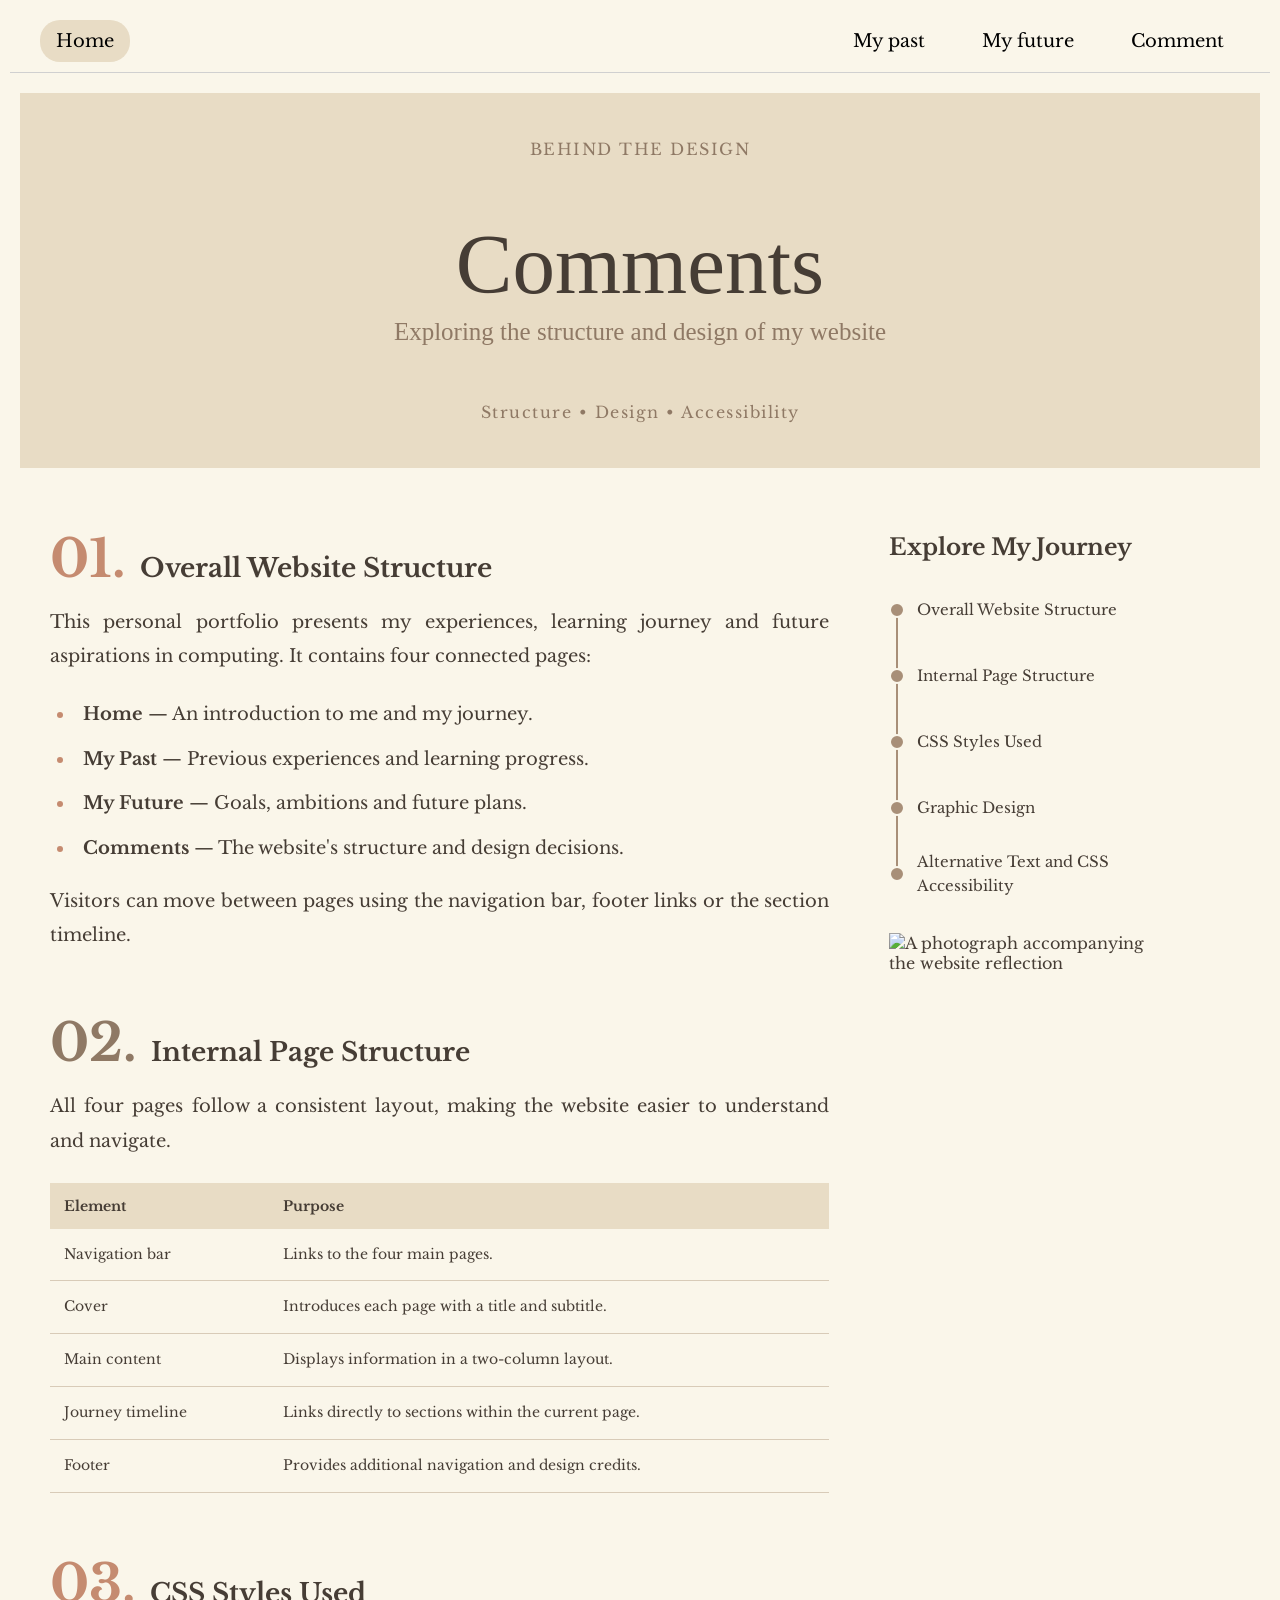
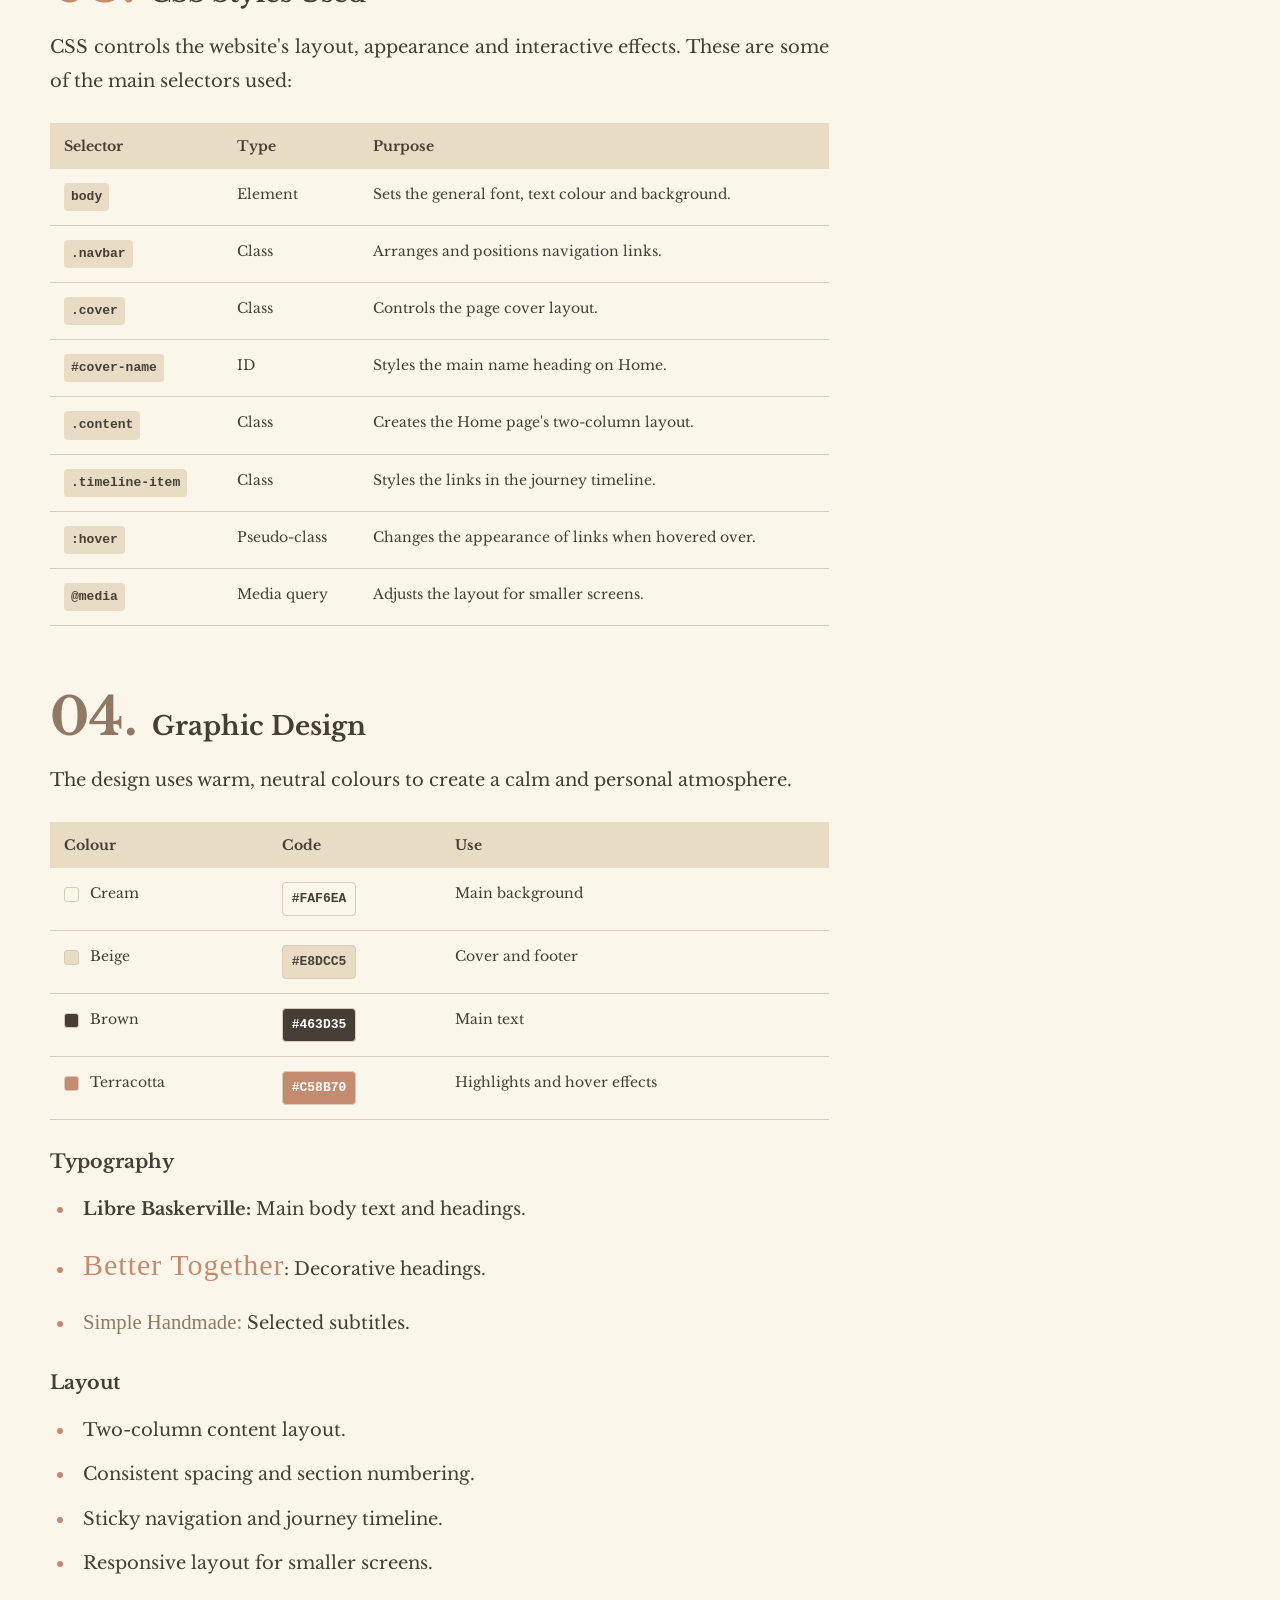
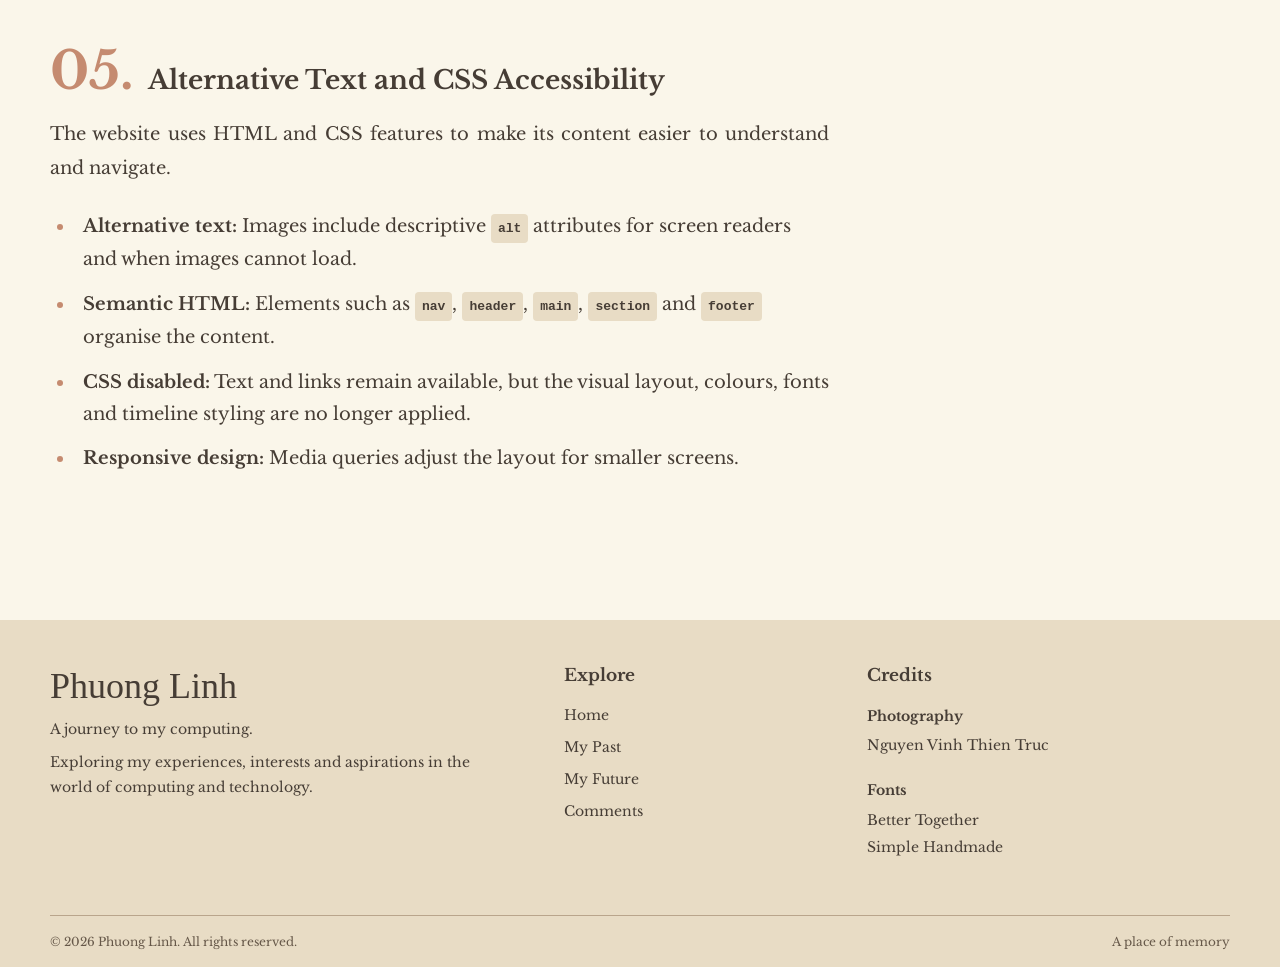
==== comments.html @ 2fda26ba "Add files via upload" ====
<!DOCTYPE html>
<html lang="en">
<head>
  <meta charset="UTF-8">
  <meta name="viewport" content="width=device-width, initial-scale=1.0">
  <title>Linh's Journey | Comments</title>
  <link rel="stylesheet" href="websystems.css">
  <link rel="preconnect" href="https://fonts.googleapis.com">
  <link rel="preconnect" href="https://fonts.gstatic.com" crossorigin>
  <link href="https://fonts.googleapis.com/css2?family=Libre+Baskerville:wght@400;700&display=swap" rel="stylesheet">
  <link rel="stylesheet" href="websystems.css">
</head>

<body>

  <!-- Navigation -->
  <nav class="navbar">
    <div class="left-nav">
      <a href="index.html">Home</a>
    </div>

    <div class="right-nav">
      <a href="past.html">My past</a>
      <a href="future.html">My future</a>
      <a href="comments.html">Comment</a>
    </div>
  </nav>


  <!-- Cover -->
  <header class="cover past-cover">
    <div class="past-cover-top">
      <p>BEHIND THE DESIGN</p>
    </div>

    <div class="past-cover-text">
      <h1 id="past-title">Comments</h1>
      <p>Exploring the structure and design of my website</p>
    </div>

    <div class="past-cover-bottom">
      <p>Structure • Design • Accessibility</p>
    </div>
  </header>


  <!-- Main content -->
  <main class="comments-content">

    <div class="comments-main">

      <!-- 01. Overall Website Structure -->
      <section class="comments-section">

        <h2 id="overall-structure">
          <span class="section-number">01.</span>
          Overall Website Structure
        </h2>

        <p>
          This personal portfolio presents my experiences, learning journey
          and future aspirations in computing. It contains four connected
          pages:
        </p>

        <ul class="comments-list">
          <li><strong>Home</strong> — An introduction to me and my journey.</li>
          <li><strong>My Past</strong> — Previous experiences and learning progress.</li>
          <li><strong>My Future</strong> — Goals, ambitions and future plans.</li>
          <li><strong>Comments</strong> — The website's structure and design decisions.</li>
        </ul>

        <p>
          Visitors can move between pages using the navigation bar, footer
          links or the section timeline.
        </p>

      </section>


      <!-- 02. Internal Page Structure -->
      <section class="comments-section">

        <h2 id="internal-structure">
          <span class="section-number second-number">02.</span>
          Internal Page Structure
        </h2>

        <p>
          All four pages follow a consistent layout, making the website
          easier to understand and navigate.
        </p>

        <div class="comments-table-wrap">
          <table class="comments-table">
            <thead>
              <tr>
                <th>Element</th>
                <th>Purpose</th>
              </tr>
            </thead>

            <tbody>
              <tr>
                <td>Navigation bar</td>
                <td>Links to the four main pages.</td>
              </tr>

              <tr>
                <td>Cover</td>
                <td>Introduces each page with a title and subtitle.</td>
              </tr>

              <tr>
                <td>Main content</td>
                <td>Displays information in a two-column layout.</td>
              </tr>

              <tr>
                <td>Journey timeline</td>
                <td>Links directly to sections within the current page.</td>
              </tr>

              <tr>
                <td>Footer</td>
                <td>Provides additional navigation and design credits.</td>
              </tr>
            </tbody>
          </table>
        </div>

      </section>


      <!-- 03. CSS Styles Used -->
      <section class="comments-section">

        <h2 id="css-styles">
          <span class="section-number">03.</span>
          CSS Styles Used
        </h2>

        <p>
          CSS controls the website's layout, appearance and interactive
          effects. These are some of the main selectors used:
        </p>

        <div class="comments-table-wrap">
          <table class="comments-table">
            <thead>
              <tr>
                <th>Selector</th>
                <th>Type</th>
                <th>Purpose</th>
              </tr>
            </thead>

            <tbody>
              <tr>
                <td><code>body</code></td>
                <td>Element</td>
                <td>Sets the general font, text colour and background.</td>
              </tr>

              <tr>
                <td><code>.navbar</code></td>
                <td>Class</td>
                <td>Arranges and positions navigation links.</td>
              </tr>

              <tr>
                <td><code>.cover</code></td>
                <td>Class</td>
                <td>Controls the page cover layout.</td>
              </tr>

              <tr>
                <td><code>#cover-name</code></td>
                <td>ID</td>
                <td>Styles the main name heading on Home.</td>
              </tr>

              <tr>
                <td><code>.content</code></td>
                <td>Class</td>
                <td>Creates the Home page's two-column layout.</td>
              </tr>

              <tr>
                <td><code>.timeline-item</code></td>
                <td>Class</td>
                <td>Styles the links in the journey timeline.</td>
              </tr>

              <tr>
                <td><code>:hover</code></td>
                <td>Pseudo-class</td>
                <td>Changes the appearance of links when hovered over.</td>
              </tr>

              <tr>
                <td><code>@media</code></td>
                <td>Media query</td>
                <td>Adjusts the layout for smaller screens.</td>
              </tr>
            </tbody>
          </table>
        </div>

      </section>


      <!-- 04. Graphic Design -->
      <section class="comments-section">

        <h2 id="graphic-design">
          <span class="section-number second-number">04.</span>
          Graphic Design
        </h2>

        <p>
          The design uses warm, neutral colours to create a calm and personal
          atmosphere.
        </p>

        <div class="comments-table-wrap">
          <table class="comments-table colour-table">
            <thead>
              <tr>
                <th>Colour</th>
                <th>Code</th>
                <th>Use</th>
              </tr>
            </thead>

            <tbody>
              <tr>
                <td><span class="colour-swatch cream"></span> Cream</td>
                <td><code>#FAF6EA</code></td>
                <td>Main background</td>
              </tr>

              <tr>
                <td><span class="colour-swatch beige"></span> Beige</td>
                <td><code>#E8DCC5</code></td>
                <td>Cover and footer</td>
              </tr>

              <tr>
                <td><span class="colour-swatch brown"></span> Brown</td>
                <td><code>#463D35</code></td>
                <td>Main text</td>
              </tr>

              <tr>
                <td><span class="colour-swatch terracotta"></span> Terracotta</td>
                <td><code>#C58B70</code></td>
                <td>Highlights and hover effects</td>
              </tr>
            </tbody>
          </table>
        </div>

        <h3 class="comments-subheading">Typography</h3>

        <ul class="comments-list">
          <li>
            <strong>Libre Baskerville:</strong> Main body text and headings.
          </li>
          <li>
            <strong class="font-better">Better Together</strong>:
            Decorative headings.
          </li>
          <li>
            <strong class="font-simplehandmade">Simple Handmade:</strong>
            Selected subtitles.
          </li>
        </ul>

        <h3 class="comments-subheading">Layout</h3>

        <ul class="comments-list">
          <li>Two-column content layout.</li>
          <li>Consistent spacing and section numbering.</li>
          <li>Sticky navigation and journey timeline.</li>
          <li>Responsive layout for smaller screens.</li>
        </ul>

      </section>


      <!-- 05. Accessibility -->
      <section class="comments-section">

        <h2 id="alternative-text">
          <span class="section-number">05.</span>
          Alternative Text and CSS Accessibility
        </h2>

        <p>
          The website uses HTML and CSS features to make its content easier
          to understand and navigate.
        </p>

        <ul class="comments-list">
          <li>
            <strong>Alternative text:</strong> Images include descriptive
            <code>alt</code> attributes for screen readers and when images
            cannot load.
          </li>

          <li>
            <strong>Semantic HTML:</strong> Elements such as
            <code>nav</code>, <code>header</code>, <code>main</code>,
            <code>section</code> and <code>footer</code> organise the content.
          </li>

          <li>
            <strong>CSS disabled:</strong> Text and links remain available,
            but the visual layout, colours, fonts and timeline styling
            are no longer applied.
          </li>

          <li>
            <strong>Responsive design:</strong> Media queries adjust the
            layout for smaller screens.
          </li>
        </ul>

      </section>

    </div>


    <!-- Right column: Journey timeline -->
    <aside class="journey">

      <h2>Explore My Journey</h2>

      <div class="timeline">

        <a href="#overall-structure" class="timeline-item">
          <span class="dot"></span>
          <span class="timeline-text">Overall Website Structure</span>
        </a>

        <a href="#internal-structure" class="timeline-item">
          <span class="dot"></span>
          <span class="timeline-text">Internal Page Structure</span>
        </a>

        <a href="#css-styles" class="timeline-item">
          <span class="dot"></span>
          <span class="timeline-text">CSS Styles Used</span>
        </a>

        <a href="#graphic-design" class="timeline-item">
          <span class="dot"></span>
          <span class="timeline-text">Graphic Design</span>
        </a>

        <a href="#alternative-text" class="timeline-item">
          <span class="dot"></span>
          <span class="timeline-text">Alternative Text and CSS Accessibility</span>
        </a>

      </div>

      <img
        src="image/cmt.jpg"
        alt="A photograph accompanying the website reflection"
        class="timeline-photo">

    </aside>

  </main>


  <!-- Footer -->
  <footer class="site-footer">

    <div class="footer-content">

      <div class="footer-about">
        <h2>Phuong Linh</h2>
        <p>A journey to my computing.</p>
        <p>
          Exploring my experiences, interests and aspirations
          in the world of computing and technology.
        </p>
      </div>

      <div class="footer-links">
        <h3>Explore</h3>
        <ul>
          <li><a href="index.html">Home</a></li>
          <li><a href="past.html">My Past</a></li>
          <li><a href="future.html">My Future</a></li>
          <li><a href="comments.html">Comments</a></li>
        </ul>
      </div>

      <div class="footer-credits">
        <h3>Credits</h3>

        <div class="credit-group">
          <p class="credit-heading">Photography</p>
          <p>Nguyen Vinh Thien Truc</p>
        </div>

        <div class="credit-group">
          <p class="credit-heading">Fonts</p>
          <a href="https://www.dafont.com/better-together-script.charmap?f=0"
             target="_blank" rel="noopener noreferrer">
            Better Together
          </a>
          <a href="https://www.dafont.com/simple-handmade-2.font?text=a+journey+of+me&back=theme"
             target="_blank" rel="noopener noreferrer">
            Simple Handmade
          </a>
        </div>
      </div>

    </div>

    <div class="footer-bottom">
      <p>© 2026 Phuong Linh. All rights reserved.</p>
      <p><span>A place of memory</span></p>
    </div>

  </footer>

</body>
</html>
---- websystems.css ----
/* Fonts */

@font-face {
  font-family: 'BetterTogether';
  src: url('font/BetterTogetherScript.ttf') format('truetype');
  font-weight: normal;
}

@font-face {
  font-family: 'SimpleHandmade';
  src: url('font/SimpleHandmade.otf') format('opentype');
  font-weight: normal;
}


/* Global */

* {
  box-sizing: border-box;
}

html {
  scroll-behavior: smooth;
  scroll-padding-top: 110px;
}

body {
  margin: 0;
  background: #FAF6EA;
  color: #463D35;
  font-family: 'Libre Baskerville', serif;
}


/* Navigation */

.navbar {
  position: sticky;
  top: 0;
  z-index: 1000;
  display: flex;
  justify-content: space-between;
  align-items: center;
  margin: 10px;
  padding: 10px 30px;
  border-bottom: 1px solid #D0D0D0;
  background: #FAF6EA;
}

.left-nav,
.right-nav {
  display: flex;
  align-items: center;
}

.right-nav {
  gap: 25px;
}

.navbar a {
  padding: 10px 16px;
  border-radius: 20px;
  color: #000;
  font-size: 18px;
  text-decoration: none;
  transition: background-color 0.3s, color 0.3s;
}

.left-nav a {
  background: #E8DCC5;
}

.navbar a:hover {
  background: #C58B70;
  color: #FFF;
}


/* Covers */

.cover {
  position: relative;
  display: grid;
  grid-template-columns: 360px 1fr;
  align-items: center;
  gap: 40px;
  min-height: 350px;
  margin: 20px;
  padding: 30px;
  background: #E8DCC5;
}

.cover-img {
  width: 260px;
  min-height: 290px;
}

#cover-img {
  position: absolute;
  top: 30px;
  left: 30px;
  z-index: 2;
  display: block;
  width: 300px;
  height: auto;
  object-fit: cover;
}

.cover-text {
  display: flex;
  justify-content: center;
  align-items: center;
  min-width: 0;
}

.cover-title-group {
  width: max-content;
}

#cover-name {
  margin: 0;
  color: #463D35;
  font-family: 'BetterTogether', cursive;
  font-size: 100px;
  font-weight: normal;
  text-align: center;
}

.cover-title-group p {
  margin: 8px 0 0;
  color: #8F7965;
  font-family: 'SimpleHandmade', serif;
  font-size: 25px;
  text-align: right;
}


/* Inner Covers */

.past-cover {
  display: flex;
  flex-direction: column;
  justify-content: space-between;
  gap: 25px;
  min-height: 300px;
  padding: 30px 45px;
}

.past-cover-top,
.past-cover-bottom {
  display: flex;
  justify-content: space-between;
  align-items: center;
  color: #8F7965;
  font-size: 16px;
  letter-spacing: 1.5px;
}

.past-cover-text {
  padding: 15px 0;
  text-align: center;
}

#past-title {
  margin: 0;
  color: #463D35;
  font-family: 'BetterTogether', cursive;
  font-size: 85px;
  font-weight: normal;
}

.past-cover-text p {
  margin: 5px 0 0;
  color: #8F7965;
  font-family: 'SimpleHandmade', serif;
  font-size: 25px;
}


/* Main Layout */

.content,
.past-content,
.future-content,
.comments-content {
  display: grid;
  grid-template-columns: 1.6fr 0.7fr;
  align-items: start;
  gap: 60px;
  margin: 45px 20px;
  padding: 20px 30px;
}

.journey {
  position: sticky;
  top: 100px;
  align-self: start;
  min-width: 0;
}


/* Headings */

.me h2,
.past-section h2,
.future-section h2,
.comments-section h2 {
  display: flex;
  align-items: baseline;
  gap: 14px;
  margin: 0 0 20px;
  font-size: 26px;
  font-weight: 700;
}

.section-number {
  color: #C58B70;
  font-size: 52px;
  font-weight: 700;
  line-height: 1;
}

.second-number {
  color: #8F7965;
}


/* Scrolling */

section[id] {
  scroll-margin-top: 110px;
}


/* Text */

.me p {
  margin-bottom: 35px;
  font-size: 20px;
  line-height: 1.9;
  text-align: justify;
}

.past-section,
.future-section,
.comments-section {
  margin-bottom: 65px;
}

.past-section p,
.future-section p,
.comments-section p {
  margin-bottom: 25px;
  font-size: 18px;
  line-height: 1.9;
  text-align: justify;
}


/* Timeline */

.journey h2 {
  margin: 0 0 25px;
  font-size: 23px;
  font-weight: 700;
}

.timeline {
  position: relative;
  z-index: 1;
  display: flex;
  flex-direction: column;
  gap: 18px;
  width: 100%;
  max-width: 240px;
}

.timeline::before {
  position: absolute;
  top: 24px;
  bottom: 24px;
  left: 7px;
  width: 2px;
  background: #A88F78;
  content: '';
}

.timeline-item {
  position: relative;
  display: flex;
  align-items: center;
  gap: 12px;
  min-height: 48px;
  color: #463D35;
  font-size: 14px;
  text-decoration: none;
}

.dot {
  flex: 0 0 16px;
  width: 16px;
  height: 16px;
  border: 2px solid #FAF6EA;
  border-radius: 50%;
  background: #A88F78;
  transition: background-color 0.3s;
}

.timeline-text {
  color: inherit;
  font-size: 15px;
  font-weight: 400;
  line-height: 1.6;
  overflow-wrap: anywhere;
  transition: color 0.3s;
}

.timeline-item:hover .dot {
  background: #C58B70;
}

.timeline-item:hover .timeline-text {
  color: #C58B70;
  text-shadow: 0.3px 0 currentColor, -0.3px 0 currentColor;
}


/* Side Image */

.timeline-photo {
  display: block;
  width: 100%;
  max-width: 260px;
  height: auto;
  margin-top: 35px;
  object-fit: cover;
}


/* Tables */

.past-table-wrap,
.comments-table-wrap {
  width: 100%;
  margin: 25px 0;
  overflow-x: auto;
}

.past-table,
.comments-table {
  width: 100%;
  border-collapse: collapse;
  text-align: left;
}

.past-table {
  font-size: 15px;
}

.comments-table {
  font-size: 14px;
}

.past-table th,
.comments-table th {
  padding: 14px;
  background: #E8DCC5;
  color: #463D35;
  font-weight: 700;
  vertical-align: top;
}

.past-table td,
.comments-table td {
  padding: 14px;
  border-bottom: 1px solid #D8CBB8;
  line-height: 1.7;
  vertical-align: top;
}

.past-table tbody tr:hover,
.comments-table tbody tr:hover {
  background: #F1E9DA;
}


/* Lists */

.past-list,
.future-list,
.comments-list {
  margin: 20px 0;
  padding-left: 25px;
}

.past-list li,
.future-list li,
.comments-list li {
  margin-bottom: 12px;
  padding-left: 8px;
  font-size: 18px;
  line-height: 1.8;
}

.past-list li::marker,
.future-list li::marker,
.comments-list li::marker {
  color: #C58B70;
}


/* Code */

.comments-table code,
.comments-section p code,
.comments-list code {
  display: inline-block;
  padding: 3px 7px;
  border-radius: 4px;
  background: #E8DCC5;
  color: #463D35;
  font-family: monospace;
  font-size: 13px;
  font-weight: 700;
  overflow-wrap: anywhere;
}


/* Colour Codes */

.colour-table td:nth-child(2) code {
  padding: 5px 9px;
  border: 1px solid #D8CBB8;
}

.colour-table tbody tr:nth-child(1) td:nth-child(2) code {
  background: #FAF6EA;
  color: #463D35;
}

.colour-table tbody tr:nth-child(2) td:nth-child(2) code {
  background: #E8DCC5;
  color: #463D35;
}

.colour-table tbody tr:nth-child(3) td:nth-child(2) code {
  background: #463D35;
  color: #FFF;
}

.colour-table tbody tr:nth-child(4) td:nth-child(2) code {
  background: #C58B70;
  color: #FFF;
}

.colour-swatch {
  display: inline-block;
  width: 15px;
  height: 15px;
  margin-right: 7px;
  border: 1px solid #D8CBB8;
  border-radius: 3px;
  vertical-align: middle;
}

.colour-swatch.cream {
  background: #FAF6EA;
}

.colour-swatch.beige {
  background: #E8DCC5;
}

.colour-swatch.brown {
  background: #463D35;
}

.colour-swatch.terracotta {
  background: #C58B70;
}


/* Typography */

.font-better {
  display: inline;
  margin: 0;
  padding: 0;
  color: #C58B70;
  font-family: 'BetterTogether', cursive;
  font-size: 30px;
  font-weight: normal;
  letter-spacing: 1px;
}

.font-better::before,
.font-better::after {
  content: none;
  display: none;
}

.font-simplehandmade {
  color: #8F7965;
  font-family: 'SimpleHandmade', cursive;
  font-size: 1.15em;
  font-weight: normal;
}


/* Cards */

.card-grid,
.comparison-grid {
  display: grid;
  grid-template-columns: repeat(2, minmax(0, 1fr));
  gap: 18px;
  margin: 25px 0;
}

.info-card,
.comparison-card {
  padding: 22px;
  border: 1px solid #D8CBB8;
  border-radius: 8px;
  background: #F1E9DA;
}

.info-card h3,
.comparison-card h3 {
  margin: 0 0 12px;
  font-size: 18px;
}

.info-card p,
.comparison-card p {
  margin: 0;
  font-size: 15px;
  line-height: 1.8;
}

.comparison-card.after {
  background: #E8DCC5;
}


/* Quotes */

.quote-box {
  margin: 30px 0;
  padding: 20px 25px;
  border-left: 4px solid #C58B70;
  background: #F1E9DA;
  font-size: 18px;
  line-height: 1.8;
}

.quote-box p {
  margin: 0;
}


/* Process */

.process-list {
  margin: 25px 0;
  padding: 0;
  list-style: none;
  counter-reset: process;
}

.process-list li {
  position: relative;
  margin-bottom: 18px;
  padding: 15px 18px 15px 55px;
  border: 1px solid #D8CBB8;
  border-radius: 8px;
  background: #F1E9DA;
  font-size: 16px;
  line-height: 1.7;
  counter-increment: process;
}

.process-list li::before {
  position: absolute;
  top: 50%;
  left: 17px;
  display: flex;
  justify-content: center;
  align-items: center;
  width: 25px;
  height: 25px;
  border-radius: 50%;
  background: #C58B70;
  color: #FFF;
  font-size: 13px;
  font-weight: 700;
  content: counter(process);
  transform: translateY(-50%);
}


/* Expandable */

.expandable {
  margin: 18px 0;
  border: 1px solid #D8CBB8;
  border-radius: 8px;
  background: #F1E9DA;
}

.expandable summary {
  padding: 15px 18px;
  color: #463D35;
  font-weight: 700;
  cursor: pointer;
}

.expandable p {
  margin: 0;
  padding: 0 18px 18px;
  font-size: 15px;
  line-height: 1.8;
}


/* Comments */

.comments-subheading {
  margin: 30px 0 12px;
  font-size: 19px;
}


/* Footer */

.site-footer {
  margin-top: 60px;
  padding: 45px 50px 20px;
  background: #E8DCC5;
  color: #463D35;
}

.footer-content {
  display: grid;
  grid-template-columns: 1.5fr 0.8fr 1.2fr;
  align-items: start;
  gap: 60px;
  max-width: 1200px;
  margin: auto;
}

.footer-content h2 {
  margin: 0 0 10px;
  font-family: 'BetterTogether', cursive;
  font-size: 36px;
  font-weight: normal;
}

.footer-content h3 {
  margin: 0 0 18px;
  font-size: 17px;
}

.footer-content p {
  margin: 8px 0;
  font-size: 14px;
  line-height: 1.8;
}

.footer-links ul {
  margin: 0;
  padding: 0;
  list-style: none;
}

.footer-links li {
  margin-bottom: 12px;
}

.footer-links a,
.footer-credits a {
  color: #463D35;
  font-size: 14px;
  text-decoration: none;
  transition: color 0.3s;
}

.footer-links a:hover,
.footer-credits a:hover {
  color: #C58B70;
}

.footer-credits {
  text-align: left;
}

.credit-group {
  margin-bottom: 20px;
}

.credit-group p {
  margin: 4px 0;
}

.credit-group .credit-heading {
  font-weight: 700;
}

.footer-credits a {
  display: block;
  line-height: 1.9;
}


/* Footer Bottom */

.footer-bottom {
  display: flex;
  justify-content: space-between;
  gap: 15px;
  max-width: 1200px;
  margin: 35px auto 0;
  padding-top: 18px;
  border-top: 1px solid #B9A58C;
}

.footer-bottom p {
  margin: 0;
  color: #665849;
  font-size: 12px;
}


/* Responsive */

@media (max-width: 700px) {

  .navbar {
    padding: 10px 15px;
  }

  .right-nav {
    gap: 8px;
  }

  .navbar a {
    padding: 8px 10px;
    font-size: 14px;
  }

  .cover {
    grid-template-columns: 1fr;
    gap: 20px;
    text-align: center;
  }

  .cover-img {
    max-width: 260px;
    margin: auto;
  }

  #cover-name {
    font-size: 56px;
  }

  .cover-title-group {
    width: 100%;
  }

  .past-cover {
    min-height: 260px;
    padding: 25px;
  }

  .past-cover-top,
  .past-cover-bottom {
    gap: 12px;
    font-size: 10px;
  }

  #past-title {
    font-size: 60px;
  }

  .past-cover-text p {
    font-size: 17px;
  }

  .content,
  .past-content,
  .future-content,
  .comments-content {
    grid-template-columns: 1fr;
    gap: 40px;
    padding: 20px;
  }

  .journey {
    position: static;
  }

  .me h2,
  .past-section h2,
  .future-section h2,
  .comments-section h2 {
    font-size: 22px;
  }

  .section-number {
    font-size: 40px;
  }

  .me p,
  .past-section p,
  .future-section p,
  .comments-section p,
  .past-list li,
  .future-list li,
  .comments-list li {
    font-size: 16px;
  }

  .past-table {
    min-width: 600px;
  }

  .comments-table {
    min-width: 520px;
  }

  .card-grid,
  .comparison-grid {
    grid-template-columns: 1fr;
  }

  .font-better {
    font-size: 32px;
  }

  .footer-content {
    grid-template-columns: 1fr;
    gap: 30px;
  }

  .site-footer {
    padding: 35px 25px 20px;
  }

  .footer-bottom {
    flex-direction: column;
  }
}
---- websystems.css ----
/* Fonts */

@font-face {
  font-family: 'BetterTogether';
  src: url('font/BetterTogetherScript.ttf') format('truetype');
  font-weight: normal;
}

@font-face {
  font-family: 'SimpleHandmade';
  src: url('font/SimpleHandmade.otf') format('opentype');
  font-weight: normal;
}


/* Global */

* {
  box-sizing: border-box;
}

html {
  scroll-behavior: smooth;
  scroll-padding-top: 110px;
}

body {
  margin: 0;
  background: #FAF6EA;
  color: #463D35;
  font-family: 'Libre Baskerville', serif;
}


/* Navigation */

.navbar {
  position: sticky;
  top: 0;
  z-index: 1000;
  display: flex;
  justify-content: space-between;
  align-items: center;
  margin: 10px;
  padding: 10px 30px;
  border-bottom: 1px solid #D0D0D0;
  background: #FAF6EA;
}

.left-nav,
.right-nav {
  display: flex;
  align-items: center;
}

.right-nav {
  gap: 25px;
}

.navbar a {
  padding: 10px 16px;
  border-radius: 20px;
  color: #000;
  font-size: 18px;
  text-decoration: none;
  transition: background-color 0.3s, color 0.3s;
}

.left-nav a {
  background: #E8DCC5;
}

.navbar a:hover {
  background: #C58B70;
  color: #FFF;
}


/* Covers */

.cover {
  position: relative;
  display: grid;
  grid-template-columns: 360px 1fr;
  align-items: center;
  gap: 40px;
  min-height: 350px;
  margin: 20px;
  padding: 30px;
  background: #E8DCC5;
}

.cover-img {
  width: 260px;
  min-height: 290px;
}

#cover-img {
  position: absolute;
  top: 30px;
  left: 30px;
  z-index: 2;
  display: block;
  width: 300px;
  height: auto;
  object-fit: cover;
}

.cover-text {
  display: flex;
  justify-content: center;
  align-items: center;
  min-width: 0;
}

.cover-title-group {
  width: max-content;
}

#cover-name {
  margin: 0;
  color: #463D35;
  font-family: 'BetterTogether', cursive;
  font-size: 100px;
  font-weight: normal;
  text-align: center;
}

.cover-title-group p {
  margin: 8px 0 0;
  color: #8F7965;
  font-family: 'SimpleHandmade', serif;
  font-size: 25px;
  text-align: right;
}


/* Inner Covers */

.past-cover {
  display: flex;
  flex-direction: column;
  justify-content: space-between;
  gap: 25px;
  min-height: 300px;
  padding: 30px 45px;
}

.past-cover-top,
.past-cover-bottom {
  display: flex;
  justify-content: space-between;
  align-items: center;
  color: #8F7965;
  font-size: 16px;
  letter-spacing: 1.5px;
}

.past-cover-text {
  padding: 15px 0;
  text-align: center;
}

#past-title {
  margin: 0;
  color: #463D35;
  font-family: 'BetterTogether', cursive;
  font-size: 85px;
  font-weight: normal;
}

.past-cover-text p {
  margin: 5px 0 0;
  color: #8F7965;
  font-family: 'SimpleHandmade', serif;
  font-size: 25px;
}


/* Main Layout */

.content,
.past-content,
.future-content,
.comments-content {
  display: grid;
  grid-template-columns: 1.6fr 0.7fr;
  align-items: start;
  gap: 60px;
  margin: 45px 20px;
  padding: 20px 30px;
}

.journey {
  position: sticky;
  top: 100px;
  align-self: start;
  min-width: 0;
}


/* Headings */

.me h2,
.past-section h2,
.future-section h2,
.comments-section h2 {
  display: flex;
  align-items: baseline;
  gap: 14px;
  margin: 0 0 20px;
  font-size: 26px;
  font-weight: 700;
}

.section-number {
  color: #C58B70;
  font-size: 52px;
  font-weight: 700;
  line-height: 1;
}

.second-number {
  color: #8F7965;
}


/* Scrolling */

section[id] {
  scroll-margin-top: 110px;
}


/* Text */

.me p {
  margin-bottom: 35px;
  font-size: 20px;
  line-height: 1.9;
  text-align: justify;
}

.past-section,
.future-section,
.comments-section {
  margin-bottom: 65px;
}

.past-section p,
.future-section p,
.comments-section p {
  margin-bottom: 25px;
  font-size: 18px;
  line-height: 1.9;
  text-align: justify;
}


/* Timeline */

.journey h2 {
  margin: 0 0 25px;
  font-size: 23px;
  font-weight: 700;
}

.timeline {
  position: relative;
  z-index: 1;
  display: flex;
  flex-direction: column;
  gap: 18px;
  width: 100%;
  max-width: 240px;
}

.timeline::before {
  position: absolute;
  top: 24px;
  bottom: 24px;
  left: 7px;
  width: 2px;
  background: #A88F78;
  content: '';
}

.timeline-item {
  position: relative;
  display: flex;
  align-items: center;
  gap: 12px;
  min-height: 48px;
  color: #463D35;
  font-size: 14px;
  text-decoration: none;
}

.dot {
  flex: 0 0 16px;
  width: 16px;
  height: 16px;
  border: 2px solid #FAF6EA;
  border-radius: 50%;
  background: #A88F78;
  transition: background-color 0.3s;
}

.timeline-text {
  color: inherit;
  font-size: 15px;
  font-weight: 400;
  line-height: 1.6;
  overflow-wrap: anywhere;
  transition: color 0.3s;
}

.timeline-item:hover .dot {
  background: #C58B70;
}

.timeline-item:hover .timeline-text {
  color: #C58B70;
  text-shadow: 0.3px 0 currentColor, -0.3px 0 currentColor;
}


/* Side Image */

.timeline-photo {
  display: block;
  width: 100%;
  max-width: 260px;
  height: auto;
  margin-top: 35px;
  object-fit: cover;
}


/* Tables */

.past-table-wrap,
.comments-table-wrap {
  width: 100%;
  margin: 25px 0;
  overflow-x: auto;
}

.past-table,
.comments-table {
  width: 100%;
  border-collapse: collapse;
  text-align: left;
}

.past-table {
  font-size: 15px;
}

.comments-table {
  font-size: 14px;
}

.past-table th,
.comments-table th {
  padding: 14px;
  background: #E8DCC5;
  color: #463D35;
  font-weight: 700;
  vertical-align: top;
}

.past-table td,
.comments-table td {
  padding: 14px;
  border-bottom: 1px solid #D8CBB8;
  line-height: 1.7;
  vertical-align: top;
}

.past-table tbody tr:hover,
.comments-table tbody tr:hover {
  background: #F1E9DA;
}


/* Lists */

.past-list,
.future-list,
.comments-list {
  margin: 20px 0;
  padding-left: 25px;
}

.past-list li,
.future-list li,
.comments-list li {
  margin-bottom: 12px;
  padding-left: 8px;
  font-size: 18px;
  line-height: 1.8;
}

.past-list li::marker,
.future-list li::marker,
.comments-list li::marker {
  color: #C58B70;
}


/* Code */

.comments-table code,
.comments-section p code,
.comments-list code {
  display: inline-block;
  padding: 3px 7px;
  border-radius: 4px;
  background: #E8DCC5;
  color: #463D35;
  font-family: monospace;
  font-size: 13px;
  font-weight: 700;
  overflow-wrap: anywhere;
}


/* Colour Codes */

.colour-table td:nth-child(2) code {
  padding: 5px 9px;
  border: 1px solid #D8CBB8;
}

.colour-table tbody tr:nth-child(1) td:nth-child(2) code {
  background: #FAF6EA;
  color: #463D35;
}

.colour-table tbody tr:nth-child(2) td:nth-child(2) code {
  background: #E8DCC5;
  color: #463D35;
}

.colour-table tbody tr:nth-child(3) td:nth-child(2) code {
  background: #463D35;
  color: #FFF;
}

.colour-table tbody tr:nth-child(4) td:nth-child(2) code {
  background: #C58B70;
  color: #FFF;
}

.colour-swatch {
  display: inline-block;
  width: 15px;
  height: 15px;
  margin-right: 7px;
  border: 1px solid #D8CBB8;
  border-radius: 3px;
  vertical-align: middle;
}

.colour-swatch.cream {
  background: #FAF6EA;
}

.colour-swatch.beige {
  background: #E8DCC5;
}

.colour-swatch.brown {
  background: #463D35;
}

.colour-swatch.terracotta {
  background: #C58B70;
}


/* Typography */

.font-better {
  display: inline;
  margin: 0;
  padding: 0;
  color: #C58B70;
  font-family: 'BetterTogether', cursive;
  font-size: 30px;
  font-weight: normal;
  letter-spacing: 1px;
}

.font-better::before,
.font-better::after {
  content: none;
  display: none;
}

.font-simplehandmade {
  color: #8F7965;
  font-family: 'SimpleHandmade', cursive;
  font-size: 1.15em;
  font-weight: normal;
}


/* Cards */

.card-grid,
.comparison-grid {
  display: grid;
  grid-template-columns: repeat(2, minmax(0, 1fr));
  gap: 18px;
  margin: 25px 0;
}

.info-card,
.comparison-card {
  padding: 22px;
  border: 1px solid #D8CBB8;
  border-radius: 8px;
  background: #F1E9DA;
}

.info-card h3,
.comparison-card h3 {
  margin: 0 0 12px;
  font-size: 18px;
}

.info-card p,
.comparison-card p {
  margin: 0;
  font-size: 15px;
  line-height: 1.8;
}

.comparison-card.after {
  background: #E8DCC5;
}


/* Quotes */

.quote-box {
  margin: 30px 0;
  padding: 20px 25px;
  border-left: 4px solid #C58B70;
  background: #F1E9DA;
  font-size: 18px;
  line-height: 1.8;
}

.quote-box p {
  margin: 0;
}


/* Process */

.process-list {
  margin: 25px 0;
  padding: 0;
  list-style: none;
  counter-reset: process;
}

.process-list li {
  position: relative;
  margin-bottom: 18px;
  padding: 15px 18px 15px 55px;
  border: 1px solid #D8CBB8;
  border-radius: 8px;
  background: #F1E9DA;
  font-size: 16px;
  line-height: 1.7;
  counter-increment: process;
}

.process-list li::before {
  position: absolute;
  top: 50%;
  left: 17px;
  display: flex;
  justify-content: center;
  align-items: center;
  width: 25px;
  height: 25px;
  border-radius: 50%;
  background: #C58B70;
  color: #FFF;
  font-size: 13px;
  font-weight: 700;
  content: counter(process);
  transform: translateY(-50%);
}


/* Expandable */

.expandable {
  margin: 18px 0;
  border: 1px solid #D8CBB8;
  border-radius: 8px;
  background: #F1E9DA;
}

.expandable summary {
  padding: 15px 18px;
  color: #463D35;
  font-weight: 700;
  cursor: pointer;
}

.expandable p {
  margin: 0;
  padding: 0 18px 18px;
  font-size: 15px;
  line-height: 1.8;
}


/* Comments */

.comments-subheading {
  margin: 30px 0 12px;
  font-size: 19px;
}


/* Footer */

.site-footer {
  margin-top: 60px;
  padding: 45px 50px 20px;
  background: #E8DCC5;
  color: #463D35;
}

.footer-content {
  display: grid;
  grid-template-columns: 1.5fr 0.8fr 1.2fr;
  align-items: start;
  gap: 60px;
  max-width: 1200px;
  margin: auto;
}

.footer-content h2 {
  margin: 0 0 10px;
  font-family: 'BetterTogether', cursive;
  font-size: 36px;
  font-weight: normal;
}

.footer-content h3 {
  margin: 0 0 18px;
  font-size: 17px;
}

.footer-content p {
  margin: 8px 0;
  font-size: 14px;
  line-height: 1.8;
}

.footer-links ul {
  margin: 0;
  padding: 0;
  list-style: none;
}

.footer-links li {
  margin-bottom: 12px;
}

.footer-links a,
.footer-credits a {
  color: #463D35;
  font-size: 14px;
  text-decoration: none;
  transition: color 0.3s;
}

.footer-links a:hover,
.footer-credits a:hover {
  color: #C58B70;
}

.footer-credits {
  text-align: left;
}

.credit-group {
  margin-bottom: 20px;
}

.credit-group p {
  margin: 4px 0;
}

.credit-group .credit-heading {
  font-weight: 700;
}

.footer-credits a {
  display: block;
  line-height: 1.9;
}


/* Footer Bottom */

.footer-bottom {
  display: flex;
  justify-content: space-between;
  gap: 15px;
  max-width: 1200px;
  margin: 35px auto 0;
  padding-top: 18px;
  border-top: 1px solid #B9A58C;
}

.footer-bottom p {
  margin: 0;
  color: #665849;
  font-size: 12px;
}


/* Responsive */

@media (max-width: 700px) {

  .navbar {
    padding: 10px 15px;
  }

  .right-nav {
    gap: 8px;
  }

  .navbar a {
    padding: 8px 10px;
    font-size: 14px;
  }

  .cover {
    grid-template-columns: 1fr;
    gap: 20px;
    text-align: center;
  }

  .cover-img {
    max-width: 260px;
    margin: auto;
  }

  #cover-name {
    font-size: 56px;
  }

  .cover-title-group {
    width: 100%;
  }

  .past-cover {
    min-height: 260px;
    padding: 25px;
  }

  .past-cover-top,
  .past-cover-bottom {
    gap: 12px;
    font-size: 10px;
  }

  #past-title {
    font-size: 60px;
  }

  .past-cover-text p {
    font-size: 17px;
  }

  .content,
  .past-content,
  .future-content,
  .comments-content {
    grid-template-columns: 1fr;
    gap: 40px;
    padding: 20px;
  }

  .journey {
    position: static;
  }

  .me h2,
  .past-section h2,
  .future-section h2,
  .comments-section h2 {
    font-size: 22px;
  }

  .section-number {
    font-size: 40px;
  }

  .me p,
  .past-section p,
  .future-section p,
  .comments-section p,
  .past-list li,
  .future-list li,
  .comments-list li {
    font-size: 16px;
  }

  .past-table {
    min-width: 600px;
  }

  .comments-table {
    min-width: 520px;
  }

  .card-grid,
  .comparison-grid {
    grid-template-columns: 1fr;
  }

  .font-better {
    font-size: 32px;
  }

  .footer-content {
    grid-template-columns: 1fr;
    gap: 30px;
  }

  .site-footer {
    padding: 35px 25px 20px;
  }

  .footer-bottom {
    flex-direction: column;
  }
}
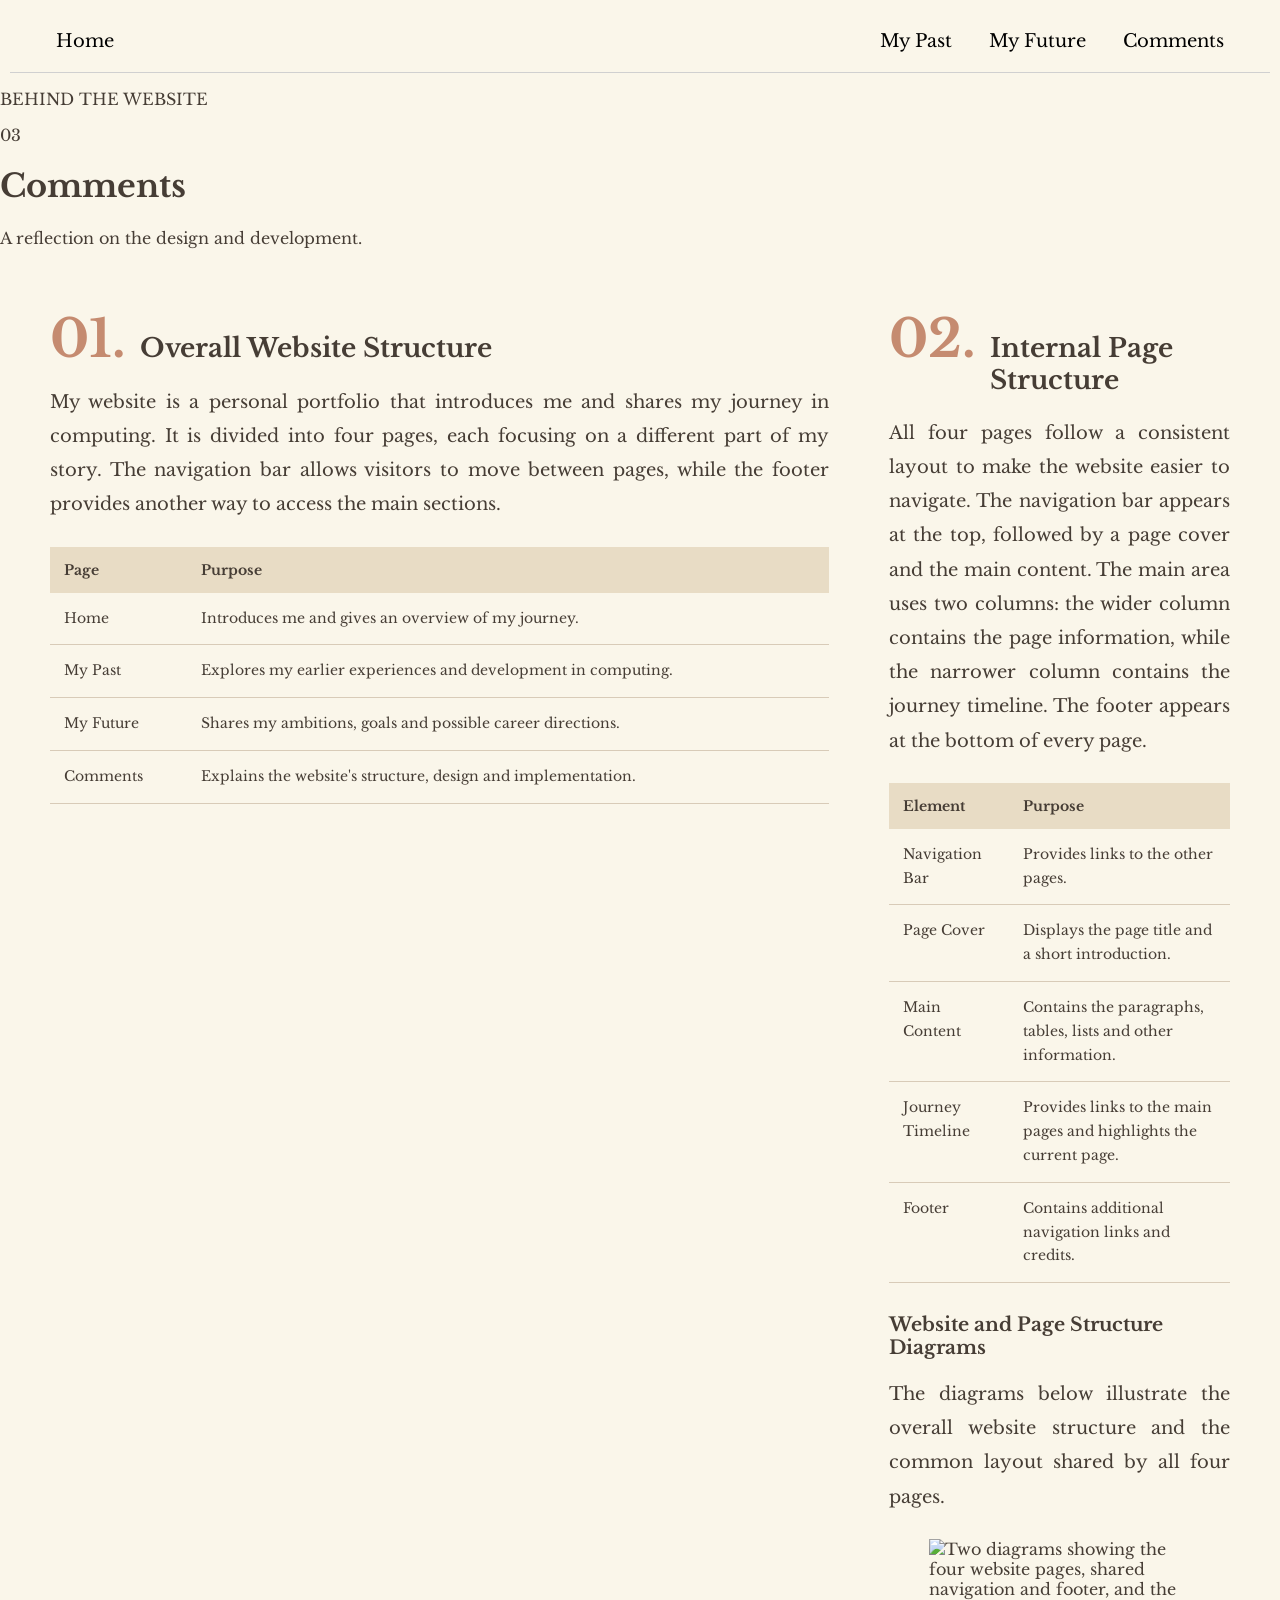
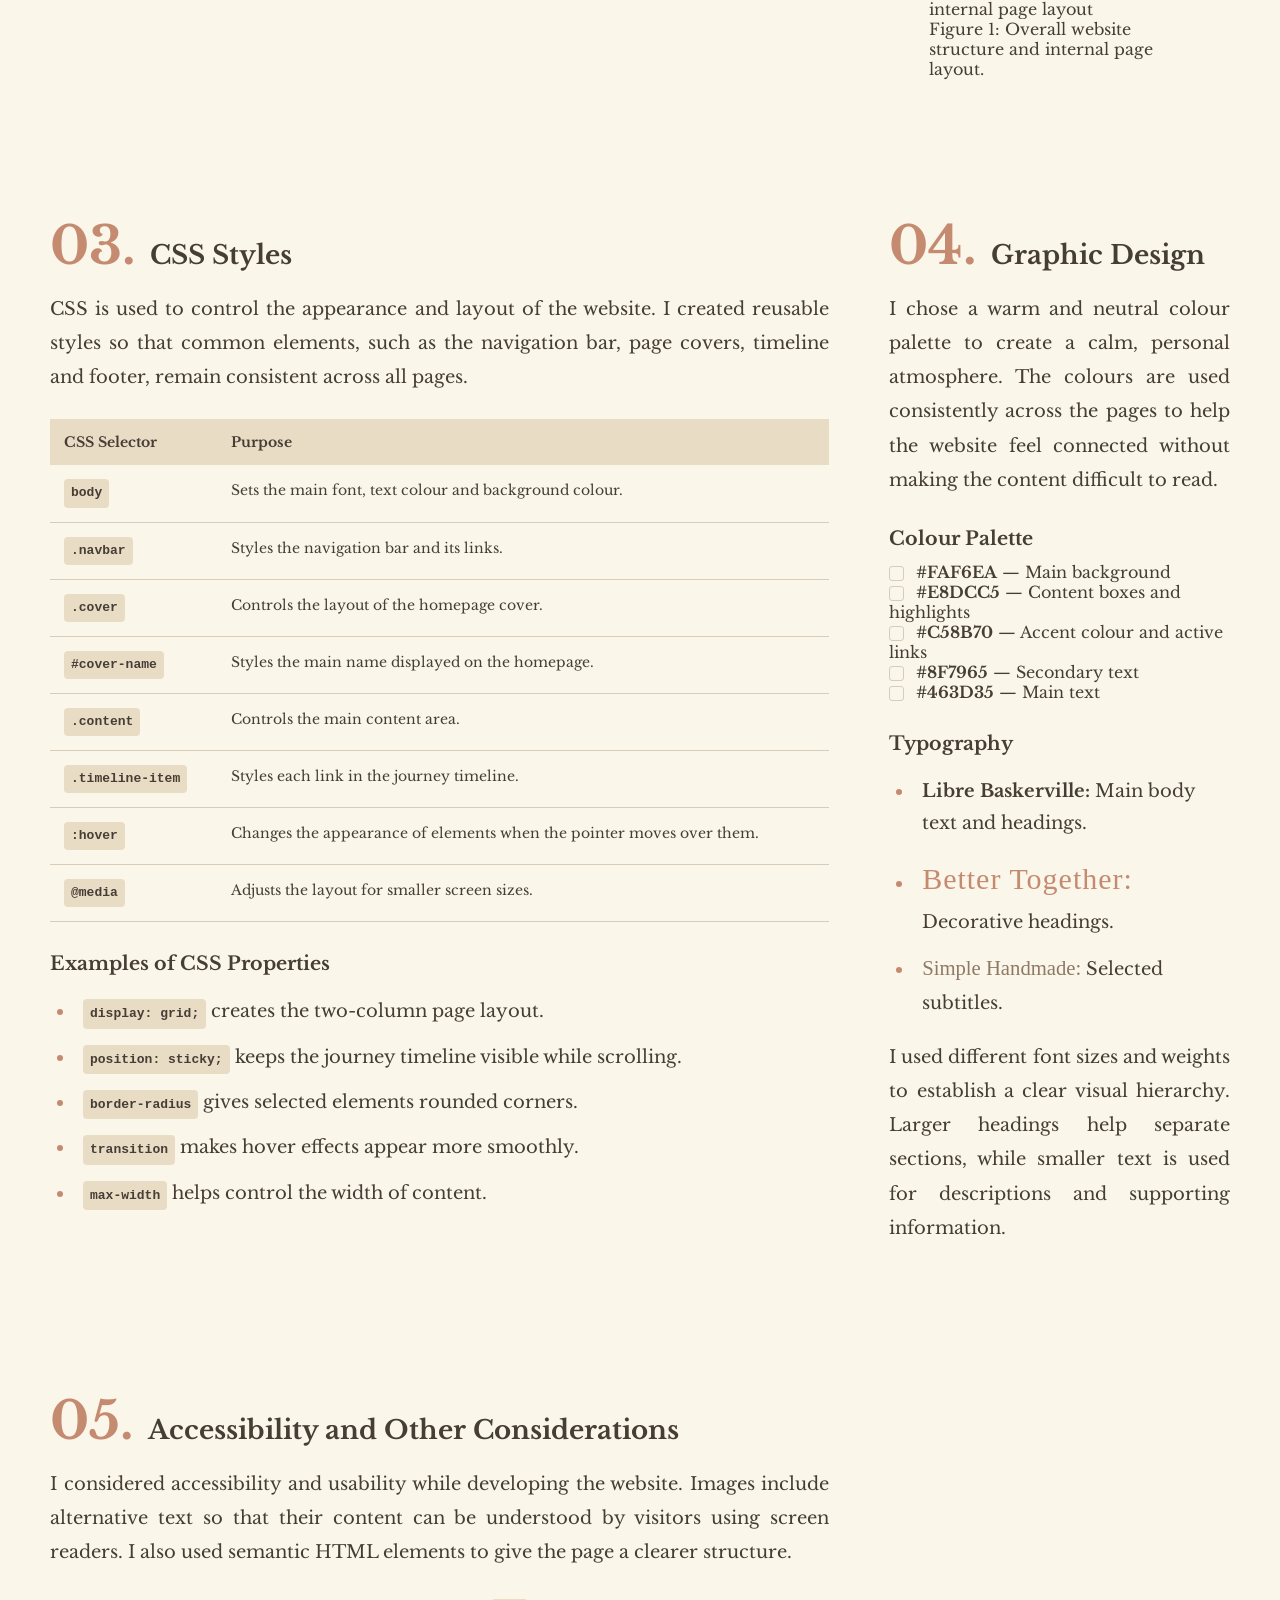
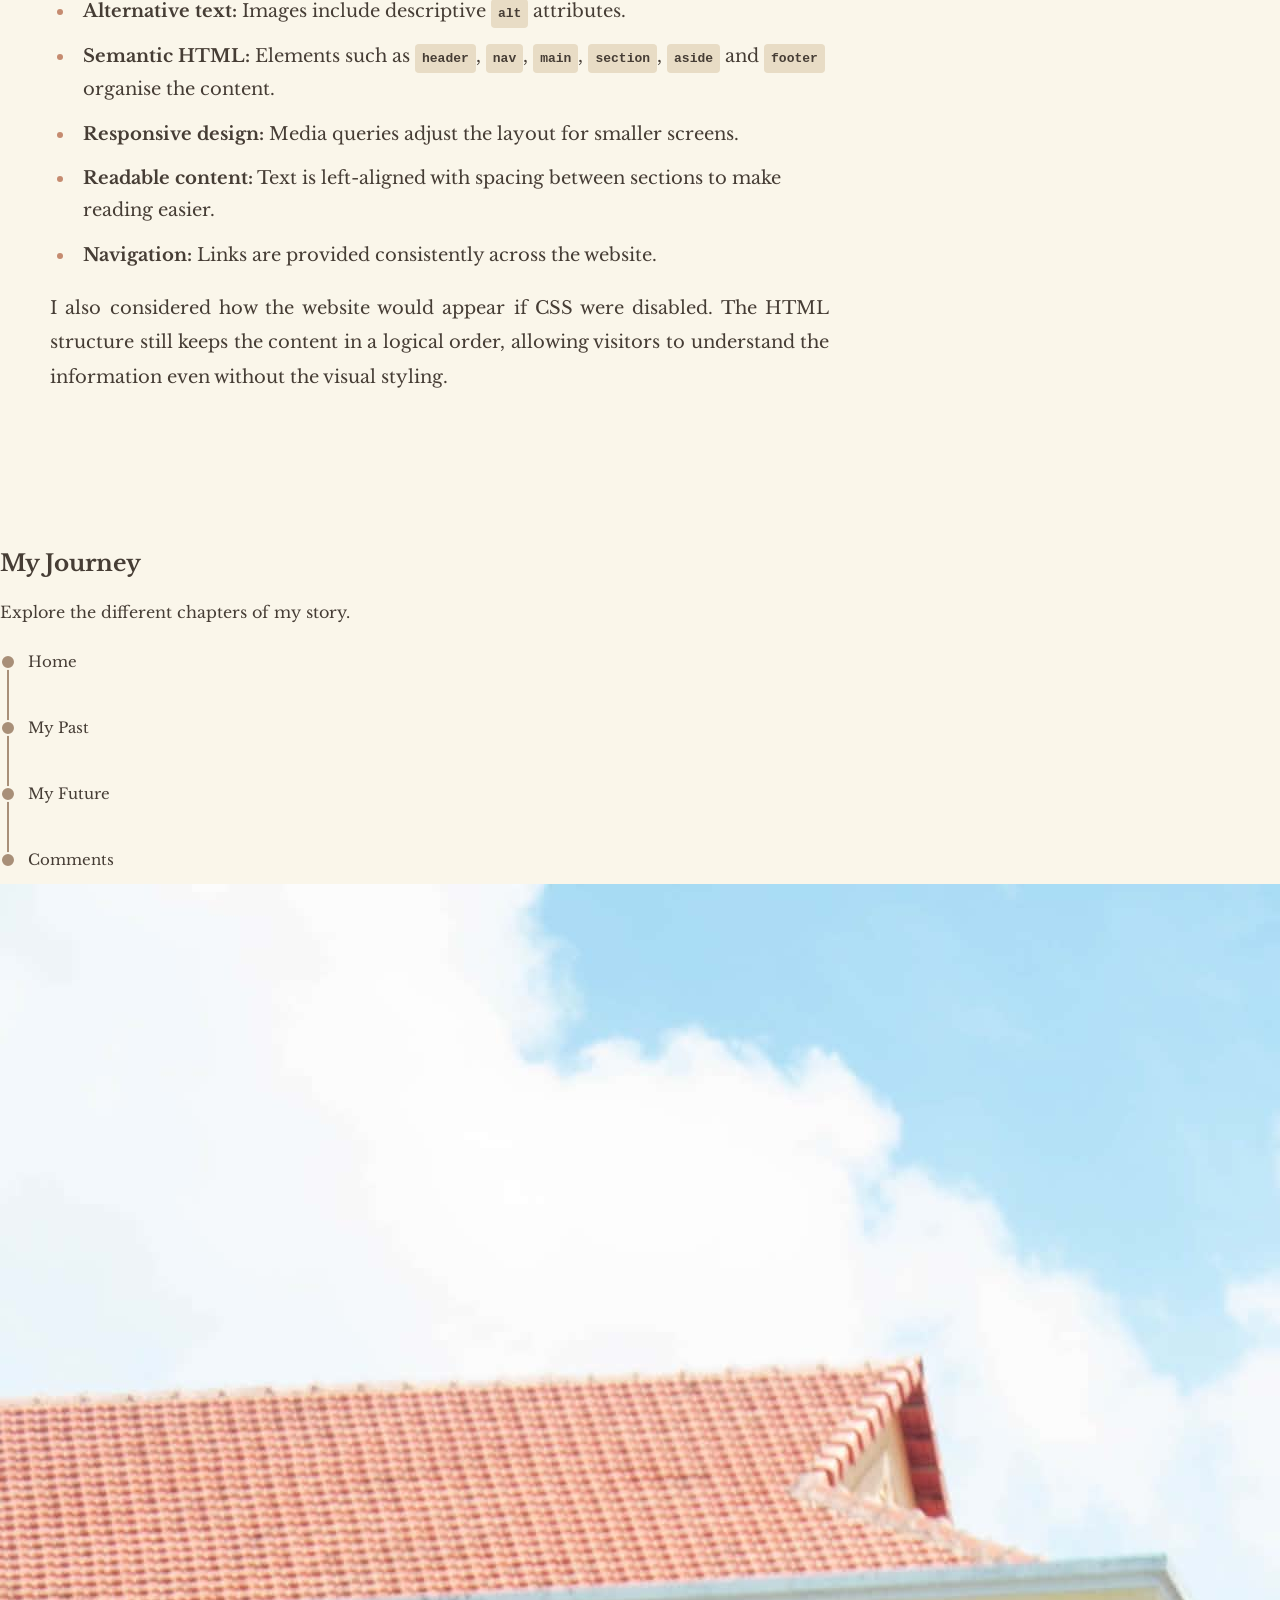
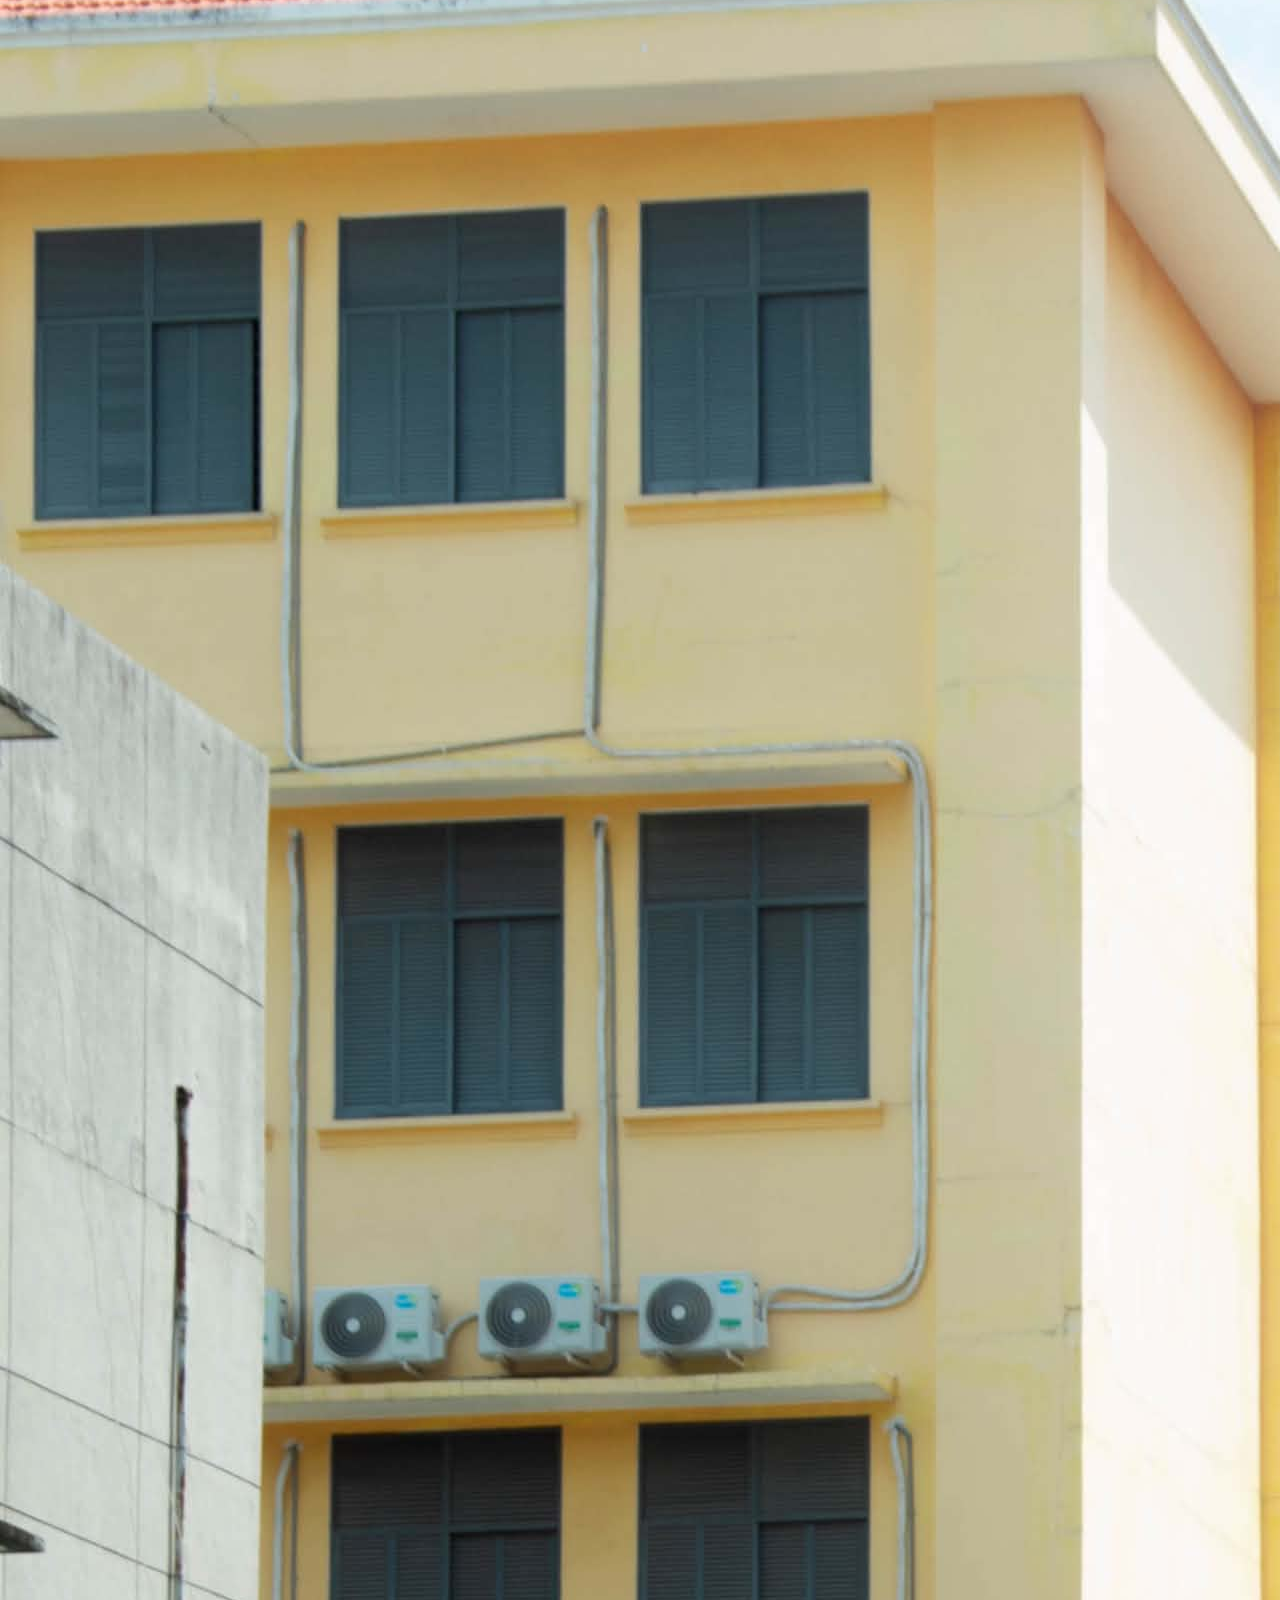
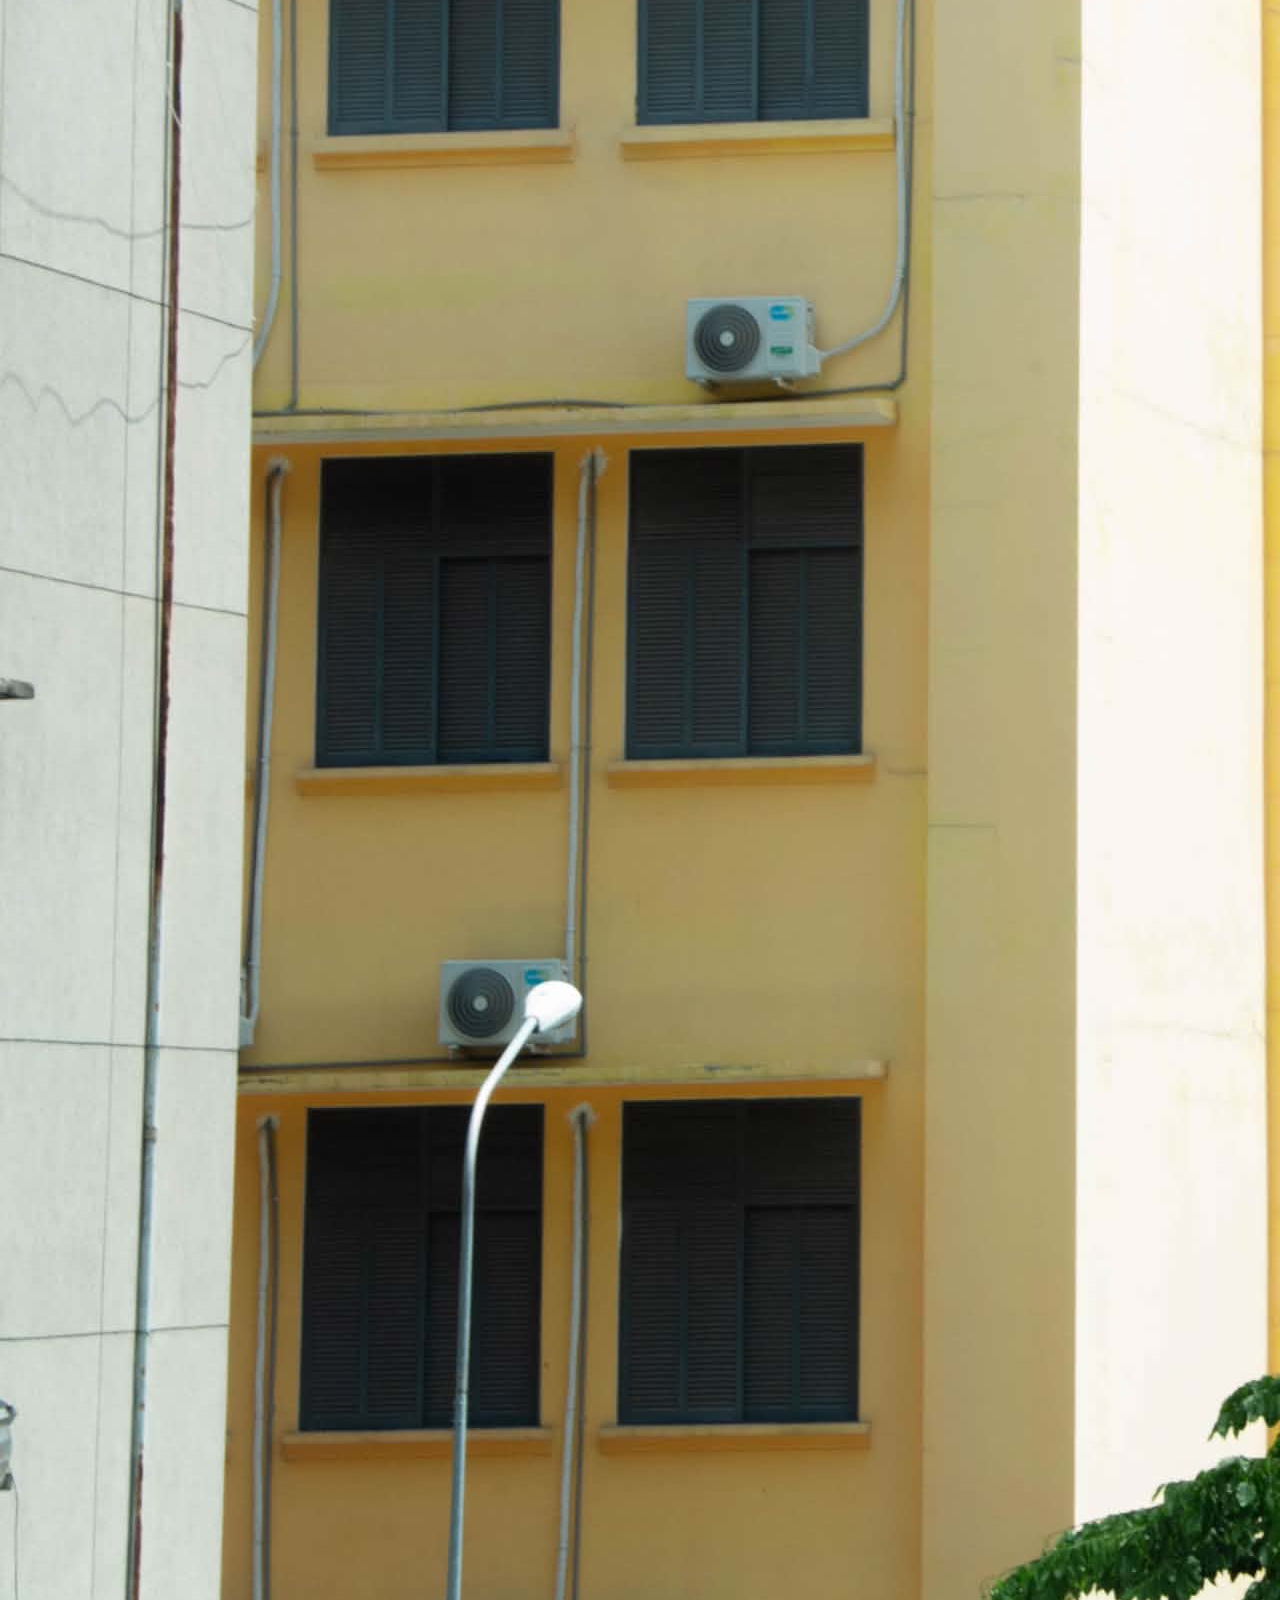
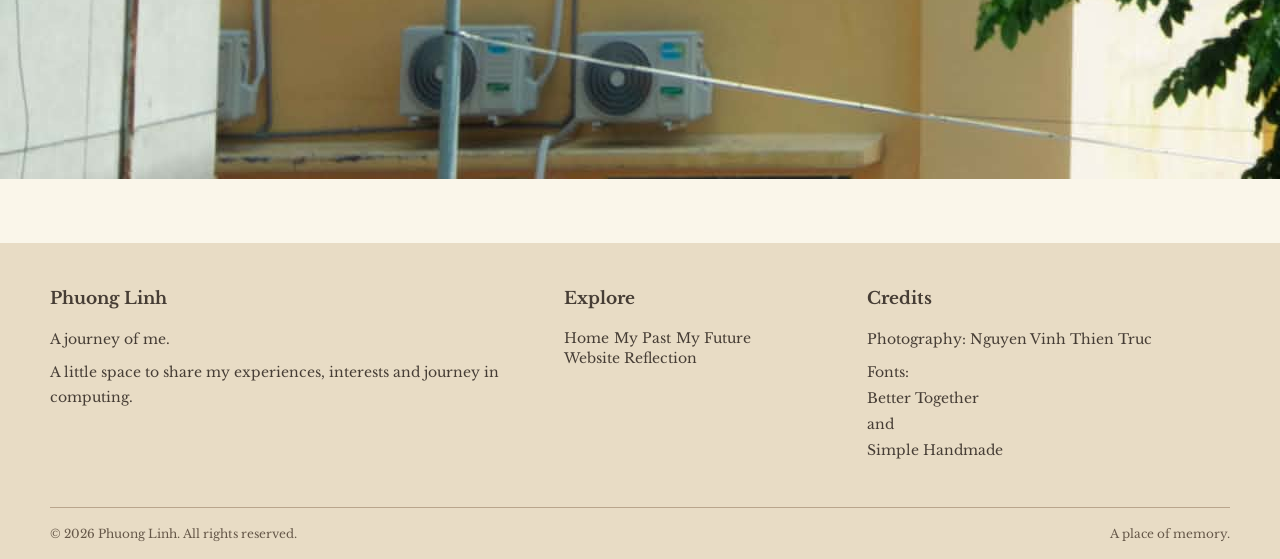
==== commit 346e7706: "Refactor comments.html for clarity and structure" ====
--- a/comments.html
+++ b/comments.html
@@ -1,274 +1,241 @@
+
 <!DOCTYPE html>
 <html lang="en">
 <head>
   <meta charset="UTF-8">
   <meta name="viewport" content="width=device-width, initial-scale=1.0">
-  <title>Linh's Journey | Comments</title>
+  <title>Comments | Phuong Linh</title>
   <link rel="stylesheet" href="websystems.css">
-  <link rel="preconnect" href="https://fonts.googleapis.com">
-  <link rel="preconnect" href="https://fonts.gstatic.com" crossorigin>
-  <link href="https://fonts.googleapis.com/css2?family=Libre+Baskerville:wght@400;700&display=swap" rel="stylesheet">
-  <link rel="stylesheet" href="websystems.css">
+  <link href="https://fonts.googleapis.com/css2?family=Libre+Baskerville:wght@400;700&amp;display=swap" rel="stylesheet">
 </head>
 
 <body>
 
-  <!-- Navigation -->
   <nav class="navbar">
-    <div class="left-nav">
-      <a href="index.html">Home</a>
-    </div>
-
-    <div class="right-nav">
-      <a href="past.html">My past</a>
-      <a href="future.html">My future</a>
-      <a href="comments.html">Comment</a>
+    <a class="nav-home" href="index.html">Home</a>
+    <div class="nav-links">
+      <a href="past.html">My Past</a>
+      <a href="future.html">My Future</a>
+      <a href="comments.html">Comments</a>
     </div>
   </nav>
 
-
-  <!-- Cover -->
-  <header class="cover past-cover">
-    <div class="past-cover-top">
-      <p>BEHIND THE DESIGN</p>
-    </div>
-
-    <div class="past-cover-text">
-      <h1 id="past-title">Comments</h1>
-      <p>Exploring the structure and design of my website</p>
-    </div>
-
-    <div class="past-cover-bottom">
-      <p>Structure • Design • Accessibility</p>
-    </div>
+  <header class="page-cover">
+    <p class="cover-eyebrow">BEHIND THE WEBSITE</p>
+    <p class="page-cover-number">03</p>
+    <h1>Comments</h1>
+    <p class="cover-subtitle">A reflection on the design and development.</p>
   </header>
 
-
-  <!-- Main content -->
-  <main class="comments-content">
-
-    <div class="comments-main">
-
-      <!-- 01. Overall Website Structure -->
-      <section class="comments-section">
-
-        <h2 id="overall-structure">
-          <span class="section-number">01.</span>
-          Overall Website Structure
-        </h2>
-
-        <p>
-          This personal portfolio presents my experiences, learning journey
-          and future aspirations in computing. It contains four connected
-          pages:
-        </p>
-
-        <ul class="comments-list">
-          <li><strong>Home</strong> — An introduction to me and my journey.</li>
-          <li><strong>My Past</strong> — Previous experiences and learning progress.</li>
-          <li><strong>My Future</strong> — Goals, ambitions and future plans.</li>
-          <li><strong>Comments</strong> — The website's structure and design decisions.</li>
-        </ul>
-
-        <p>
-          Visitors can move between pages using the navigation bar, footer
-          links or the section timeline.
-        </p>
-
-      </section>
-
-
-      <!-- 02. Internal Page Structure -->
-      <section class="comments-section">
-
-        <h2 id="internal-structure">
-          <span class="section-number second-number">02.</span>
-          Internal Page Structure
-        </h2>
-
-        <p>
-          All four pages follow a consistent layout, making the website
-          easier to understand and navigate.
-        </p>
-
-        <div class="comments-table-wrap">
+  <main class="page-layout comments-layout">
+
+    <div class="main-content comments-content">
+
+      <section class="comments-section" id="overall-structure">
+        <h2><span class="section-number">01.</span> Overall Website Structure</h2>
+        <p>
+          My website is a personal portfolio that introduces me and shares
+          my journey in computing. It is divided into four pages, each
+          focusing on a different part of my story. The navigation bar
+          allows visitors to move between pages, while the footer provides
+          another way to access the main sections.
+        </p>
+
+        <div class="table-wrap">
           <table class="comments-table">
             <thead>
               <tr>
-                <th>Element</th>
+                <th>Page</th>
                 <th>Purpose</th>
               </tr>
             </thead>
-
             <tbody>
               <tr>
-                <td>Navigation bar</td>
-                <td>Links to the four main pages.</td>
-              </tr>
-
-              <tr>
-                <td>Cover</td>
-                <td>Introduces each page with a title and subtitle.</td>
-              </tr>
-
-              <tr>
-                <td>Main content</td>
-                <td>Displays information in a two-column layout.</td>
-              </tr>
-
-              <tr>
-                <td>Journey timeline</td>
-                <td>Links directly to sections within the current page.</td>
-              </tr>
-
-              <tr>
-                <td>Footer</td>
-                <td>Provides additional navigation and design credits.</td>
+                <td>Home</td>
+                <td>Introduces me and gives an overview of my journey.</td>
+              </tr>
+              <tr>
+                <td>My Past</td>
+                <td>Explores my earlier experiences and development in computing.</td>
+              </tr>
+              <tr>
+                <td>My Future</td>
+                <td>Shares my ambitions, goals and possible career directions.</td>
+              </tr>
+              <tr>
+                <td>Comments</td>
+                <td>Explains the website's structure, design and implementation.</td>
               </tr>
             </tbody>
           </table>
         </div>
-
-      </section>
-
-
-      <!-- 03. CSS Styles Used -->
-      <section class="comments-section">
-
-        <h2 id="css-styles">
-          <span class="section-number">03.</span>
-          CSS Styles Used
-        </h2>
-
-        <p>
-          CSS controls the website's layout, appearance and interactive
-          effects. These are some of the main selectors used:
-        </p>
-
-        <div class="comments-table-wrap">
+      </section>
+
+      <section class="comments-section" id="internal-structure">
+        <h2><span class="section-number">02.</span> Internal Page Structure</h2>
+        <p>
+          All four pages follow a consistent layout to make the website
+          easier to navigate. The navigation bar appears at the top,
+          followed by a page cover and the main content. The main area
+          uses two columns: the wider column contains the page information,
+          while the narrower column contains the journey timeline. The
+          footer appears at the bottom of every page.
+        </p>
+
+        <div class="table-wrap">
           <table class="comments-table">
             <thead>
               <tr>
-                <th>Selector</th>
-                <th>Type</th>
+                <th>Element</th>
                 <th>Purpose</th>
               </tr>
             </thead>
-
             <tbody>
               <tr>
-                <td><code>body</code></td>
-                <td>Element</td>
-                <td>Sets the general font, text colour and background.</td>
-              </tr>
-
-              <tr>
-                <td><code>.navbar</code></td>
-                <td>Class</td>
-                <td>Arranges and positions navigation links.</td>
-              </tr>
-
-              <tr>
-                <td><code>.cover</code></td>
-                <td>Class</td>
-                <td>Controls the page cover layout.</td>
-              </tr>
-
-              <tr>
-                <td><code>#cover-name</code></td>
-                <td>ID</td>
-                <td>Styles the main name heading on Home.</td>
-              </tr>
-
-              <tr>
-                <td><code>.content</code></td>
-                <td>Class</td>
-                <td>Creates the Home page's two-column layout.</td>
-              </tr>
-
-              <tr>
-                <td><code>.timeline-item</code></td>
-                <td>Class</td>
-                <td>Styles the links in the journey timeline.</td>
-              </tr>
-
-              <tr>
-                <td><code>:hover</code></td>
-                <td>Pseudo-class</td>
-                <td>Changes the appearance of links when hovered over.</td>
-              </tr>
-
-              <tr>
-                <td><code>@media</code></td>
-                <td>Media query</td>
-                <td>Adjusts the layout for smaller screens.</td>
+                <td>Navigation Bar</td>
+                <td>Provides links to the other pages.</td>
+              </tr>
+              <tr>
+                <td>Page Cover</td>
+                <td>Displays the page title and a short introduction.</td>
+              </tr>
+              <tr>
+                <td>Main Content</td>
+                <td>Contains the paragraphs, tables, lists and other information.</td>
+              </tr>
+              <tr>
+                <td>Journey Timeline</td>
+                <td>Provides links to the main pages and highlights the current page.</td>
+              </tr>
+              <tr>
+                <td>Footer</td>
+                <td>Contains additional navigation links and credits.</td>
               </tr>
             </tbody>
           </table>
         </div>
 
-      </section>
-
-
-      <!-- 04. Graphic Design -->
-      <section class="comments-section">
-
-        <h2 id="graphic-design">
-          <span class="section-number second-number">04.</span>
-          Graphic Design
-        </h2>
-
-        <p>
-          The design uses warm, neutral colours to create a calm and personal
-          atmosphere.
-        </p>
-
-        <div class="comments-table-wrap">
-          <table class="comments-table colour-table">
+        <h3 class="comments-subheading">Website and Page Structure Diagrams</h3>
+        <p>
+          The diagrams below illustrate the overall website structure
+          and the common layout shared by all four pages.
+        </p>
+
+        <figure class="comments-diagram">
+          <img
+            src="image/website-diagrams.png"
+            alt="Two diagrams showing the four website pages, shared navigation and footer, and the internal page layout">
+          <figcaption>
+            Figure 1: Overall website structure and internal page layout.
+          </figcaption>
+        </figure>
+      </section>
+
+      <section class="comments-section" id="css-styles">
+        <h2><span class="section-number">03.</span> CSS Styles</h2>
+        <p>
+          CSS is used to control the appearance and layout of the website.
+          I created reusable styles so that common elements, such as the
+          navigation bar, page covers, timeline and footer, remain
+          consistent across all pages.
+        </p>
+
+        <div class="table-wrap">
+          <table class="comments-table">
             <thead>
               <tr>
-                <th>Colour</th>
-                <th>Code</th>
-                <th>Use</th>
+                <th>CSS Selector</th>
+                <th>Purpose</th>
               </tr>
             </thead>
-
             <tbody>
               <tr>
-                <td><span class="colour-swatch cream"></span> Cream</td>
-                <td><code>#FAF6EA</code></td>
-                <td>Main background</td>
-              </tr>
-
-              <tr>
-                <td><span class="colour-swatch beige"></span> Beige</td>
-                <td><code>#E8DCC5</code></td>
-                <td>Cover and footer</td>
-              </tr>
-
-              <tr>
-                <td><span class="colour-swatch brown"></span> Brown</td>
-                <td><code>#463D35</code></td>
-                <td>Main text</td>
-              </tr>
-
-              <tr>
-                <td><span class="colour-swatch terracotta"></span> Terracotta</td>
-                <td><code>#C58B70</code></td>
-                <td>Highlights and hover effects</td>
+                <td><code>body</code></td>
+                <td>Sets the main font, text colour and background colour.</td>
+              </tr>
+              <tr>
+                <td><code>.navbar</code></td>
+                <td>Styles the navigation bar and its links.</td>
+              </tr>
+              <tr>
+                <td><code>.cover</code></td>
+                <td>Controls the layout of the homepage cover.</td>
+              </tr>
+              <tr>
+                <td><code>#cover-name</code></td>
+                <td>Styles the main name displayed on the homepage.</td>
+              </tr>
+              <tr>
+                <td><code>.content</code></td>
+                <td>Controls the main content area.</td>
+              </tr>
+              <tr>
+                <td><code>.timeline-item</code></td>
+                <td>Styles each link in the journey timeline.</td>
+              </tr>
+              <tr>
+                <td><code>:hover</code></td>
+                <td>Changes the appearance of elements when the pointer moves over them.</td>
+              </tr>
+              <tr>
+                <td><code>@media</code></td>
+                <td>Adjusts the layout for smaller screen sizes.</td>
               </tr>
             </tbody>
           </table>
         </div>
 
+        <h3 class="comments-subheading">Examples of CSS Properties</h3>
+        <ul class="comments-list">
+          <li><code>display: grid;</code> creates the two-column page layout.</li>
+          <li><code>position: sticky;</code> keeps the journey timeline visible while scrolling.</li>
+          <li><code>border-radius</code> gives selected elements rounded corners.</li>
+          <li><code>transition</code> makes hover effects appear more smoothly.</li>
+          <li><code>max-width</code> helps control the width of content.</li>
+        </ul>
+      </section>
+
+      <section class="comments-section" id="graphic-design">
+        <h2><span class="section-number">04.</span> Graphic Design</h2>
+        <p>
+          I chose a warm and neutral colour palette to create a calm,
+          personal atmosphere. The colours are used consistently across
+          the pages to help the website feel connected without making
+          the content difficult to read.
+        </p>
+
+        <h3 class="comments-subheading">Colour Palette</h3>
+
+        <div class="colour-list">
+          <div class="colour-item">
+            <span class="colour-swatch colour-background"></span>
+            <span><strong>#FAF6EA</strong> — Main background</span>
+          </div>
+          <div class="colour-item">
+            <span class="colour-swatch colour-box"></span>
+            <span><strong>#E8DCC5</strong> — Content boxes and highlights</span>
+          </div>
+          <div class="colour-item">
+            <span class="colour-swatch colour-accent"></span>
+            <span><strong>#C58B70</strong> — Accent colour and active links</span>
+          </div>
+          <div class="colour-item">
+            <span class="colour-swatch colour-muted"></span>
+            <span><strong>#8F7965</strong> — Secondary text</span>
+          </div>
+          <div class="colour-item">
+            <span class="colour-swatch colour-text"></span>
+            <span><strong>#463D35</strong> — Main text</span>
+          </div>
+        </div>
+
         <h3 class="comments-subheading">Typography</h3>
-
         <ul class="comments-list">
           <li>
             <strong>Libre Baskerville:</strong> Main body text and headings.
           </li>
           <li>
-            <strong class="font-better">Better Together</strong>:
+            <strong class="font-better">Better Together:</strong>
             Decorative headings.
           </li>
           <li>
@@ -277,157 +244,118 @@
           </li>
         </ul>
 
-        <h3 class="comments-subheading">Layout</h3>
+        <p>
+          I used different font sizes and weights to establish a clear
+          visual hierarchy. Larger headings help separate sections, while
+          smaller text is used for descriptions and supporting information.
+        </p>
+      </section>
+
+      <section class="comments-section" id="alternative-text">
+        <h2><span class="section-number">05.</span> Accessibility and Other Considerations</h2>
+        <p>
+          I considered accessibility and usability while developing the
+          website. Images include alternative text so that their content
+          can be understood by visitors using screen readers. I also used
+          semantic HTML elements to give the page a clearer structure.
+        </p>
 
         <ul class="comments-list">
-          <li>Two-column content layout.</li>
-          <li>Consistent spacing and section numbering.</li>
-          <li>Sticky navigation and journey timeline.</li>
-          <li>Responsive layout for smaller screens.</li>
-        </ul>
-
-      </section>
-
-
-      <!-- 05. Accessibility -->
-      <section class="comments-section">
-
-        <h2 id="alternative-text">
-          <span class="section-number">05.</span>
-          Alternative Text and CSS Accessibility
-        </h2>
-
-        <p>
-          The website uses HTML and CSS features to make its content easier
-          to understand and navigate.
-        </p>
-
-        <ul class="comments-list">
           <li>
             <strong>Alternative text:</strong> Images include descriptive
-            <code>alt</code> attributes for screen readers and when images
-            cannot load.
-          </li>
-
+            <code>alt</code> attributes.
+          </li>
           <li>
             <strong>Semantic HTML:</strong> Elements such as
-            <code>nav</code>, <code>header</code>, <code>main</code>,
-            <code>section</code> and <code>footer</code> organise the content.
-          </li>
-
-          <li>
-            <strong>CSS disabled:</strong> Text and links remain available,
-            but the visual layout, colours, fonts and timeline styling
-            are no longer applied.
-          </li>
-
+            <code>header</code>, <code>nav</code>, <code>main</code>,
+            <code>section</code>, <code>aside</code> and
+            <code>footer</code> organise the content.
+          </li>
           <li>
             <strong>Responsive design:</strong> Media queries adjust the
             layout for smaller screens.
           </li>
+          <li>
+            <strong>Readable content:</strong> Text is left-aligned with
+            spacing between sections to make reading easier.
+          </li>
+          <li>
+            <strong>Navigation:</strong> Links are provided consistently
+            across the website.
+          </li>
         </ul>
 
+        <p>
+          I also considered how the website would appear if CSS were
+          disabled. The HTML structure still keeps the content in a
+          logical order, allowing visitors to understand the information
+          even without the visual styling.
+        </p>
       </section>
 
     </div>
 
-
-    <!-- Right column: Journey timeline -->
     <aside class="journey">
-
-      <h2>Explore My Journey</h2>
+      <h2>My Journey</h2>
+      <p class="journey-intro">Explore the different chapters of my story.</p>
 
       <div class="timeline">
-
-        <a href="#overall-structure" class="timeline-item">
+        <a class="timeline-item" href="index.html">
           <span class="dot"></span>
-          <span class="timeline-text">Overall Website Structure</span>
+          <span class="timeline-text">Home</span>
         </a>
-
-        <a href="#internal-structure" class="timeline-item">
+        <a class="timeline-item" href="past.html">
           <span class="dot"></span>
-          <span class="timeline-text">Internal Page Structure</span>
+          <span class="timeline-text">My Past</span>
         </a>
-
-        <a href="#css-styles" class="timeline-item">
+        <a class="timeline-item" href="future.html">
           <span class="dot"></span>
-          <span class="timeline-text">CSS Styles Used</span>
+          <span class="timeline-text">My Future</span>
         </a>
-
-        <a href="#graphic-design" class="timeline-item">
+        <a class="timeline-item active" href="comments.html">
           <span class="dot"></span>
-          <span class="timeline-text">Graphic Design</span>
+          <span class="timeline-text">Comments</span>
         </a>
-
-        <a href="#alternative-text" class="timeline-item">
-          <span class="dot"></span>
-          <span class="timeline-text">Alternative Text and CSS Accessibility</span>
-        </a>
-
       </div>
 
-      <img
-        src="image/cmt.jpg"
-        alt="A photograph accompanying the website reflection"
-        class="timeline-photo">
-
+      <img class="journey-image" src="image/cmt.jpg" alt="A photograph representing the design and development of my website">
     </aside>
 
   </main>
 
-
-  <!-- Footer -->
   <footer class="site-footer">
-
     <div class="footer-content">
 
       <div class="footer-about">
-        <h2>Phuong Linh</h2>
-        <p>A journey to my computing.</p>
-        <p>
-          Exploring my experiences, interests and aspirations
-          in the world of computing and technology.
-        </p>
+        <h3>Phuong Linh</h3>
+        <p class="footer-tagline">A journey of me.</p>
+        <p>A little space to share my experiences, interests and journey in computing.</p>
       </div>
 
       <div class="footer-links">
         <h3>Explore</h3>
-        <ul>
-          <li><a href="index.html">Home</a></li>
-          <li><a href="past.html">My Past</a></li>
-          <li><a href="future.html">My Future</a></li>
-          <li><a href="comments.html">Comments</a></li>
-        </ul>
+        <a href="index.html">Home</a>
+        <a href="past.html">My Past</a>
+        <a href="future.html">My Future</a>
+        <a href="comments.html">Website Reflection</a>
       </div>
 
       <div class="footer-credits">
         <h3>Credits</h3>
-
-        <div class="credit-group">
-          <p class="credit-heading">Photography</p>
-          <p>Nguyen Vinh Thien Truc</p>
-        </div>
-
-        <div class="credit-group">
-          <p class="credit-heading">Fonts</p>
-          <a href="https://www.dafont.com/better-together-script.charmap?f=0"
-             target="_blank" rel="noopener noreferrer">
-            Better Together
-          </a>
-          <a href="https://www.dafont.com/simple-handmade-2.font?text=a+journey+of+me&back=theme"
-             target="_blank" rel="noopener noreferrer">
-            Simple Handmade
-          </a>
-        </div>
+        <p>Photography: Nguyen Vinh Thien Truc</p>
+        <p>Fonts:
+          <a href="https://www.dafont.com/better-together-script.charmap?f=0" target="_blank" rel="noopener noreferrer">Better Together</a>
+          and
+          <a href="https://www.dafont.com/simple-handmade-2.font?text=a+journey+of+me&amp;back=theme" target="_blank" rel="noopener noreferrer">Simple Handmade</a>
+        </p>
       </div>
 
     </div>
 
     <div class="footer-bottom">
       <p>© 2026 Phuong Linh. All rights reserved.</p>
-      <p><span>A place of memory</span></p>
+      <p>A place of memory.</p>
     </div>
-
   </footer>
 
 </body>
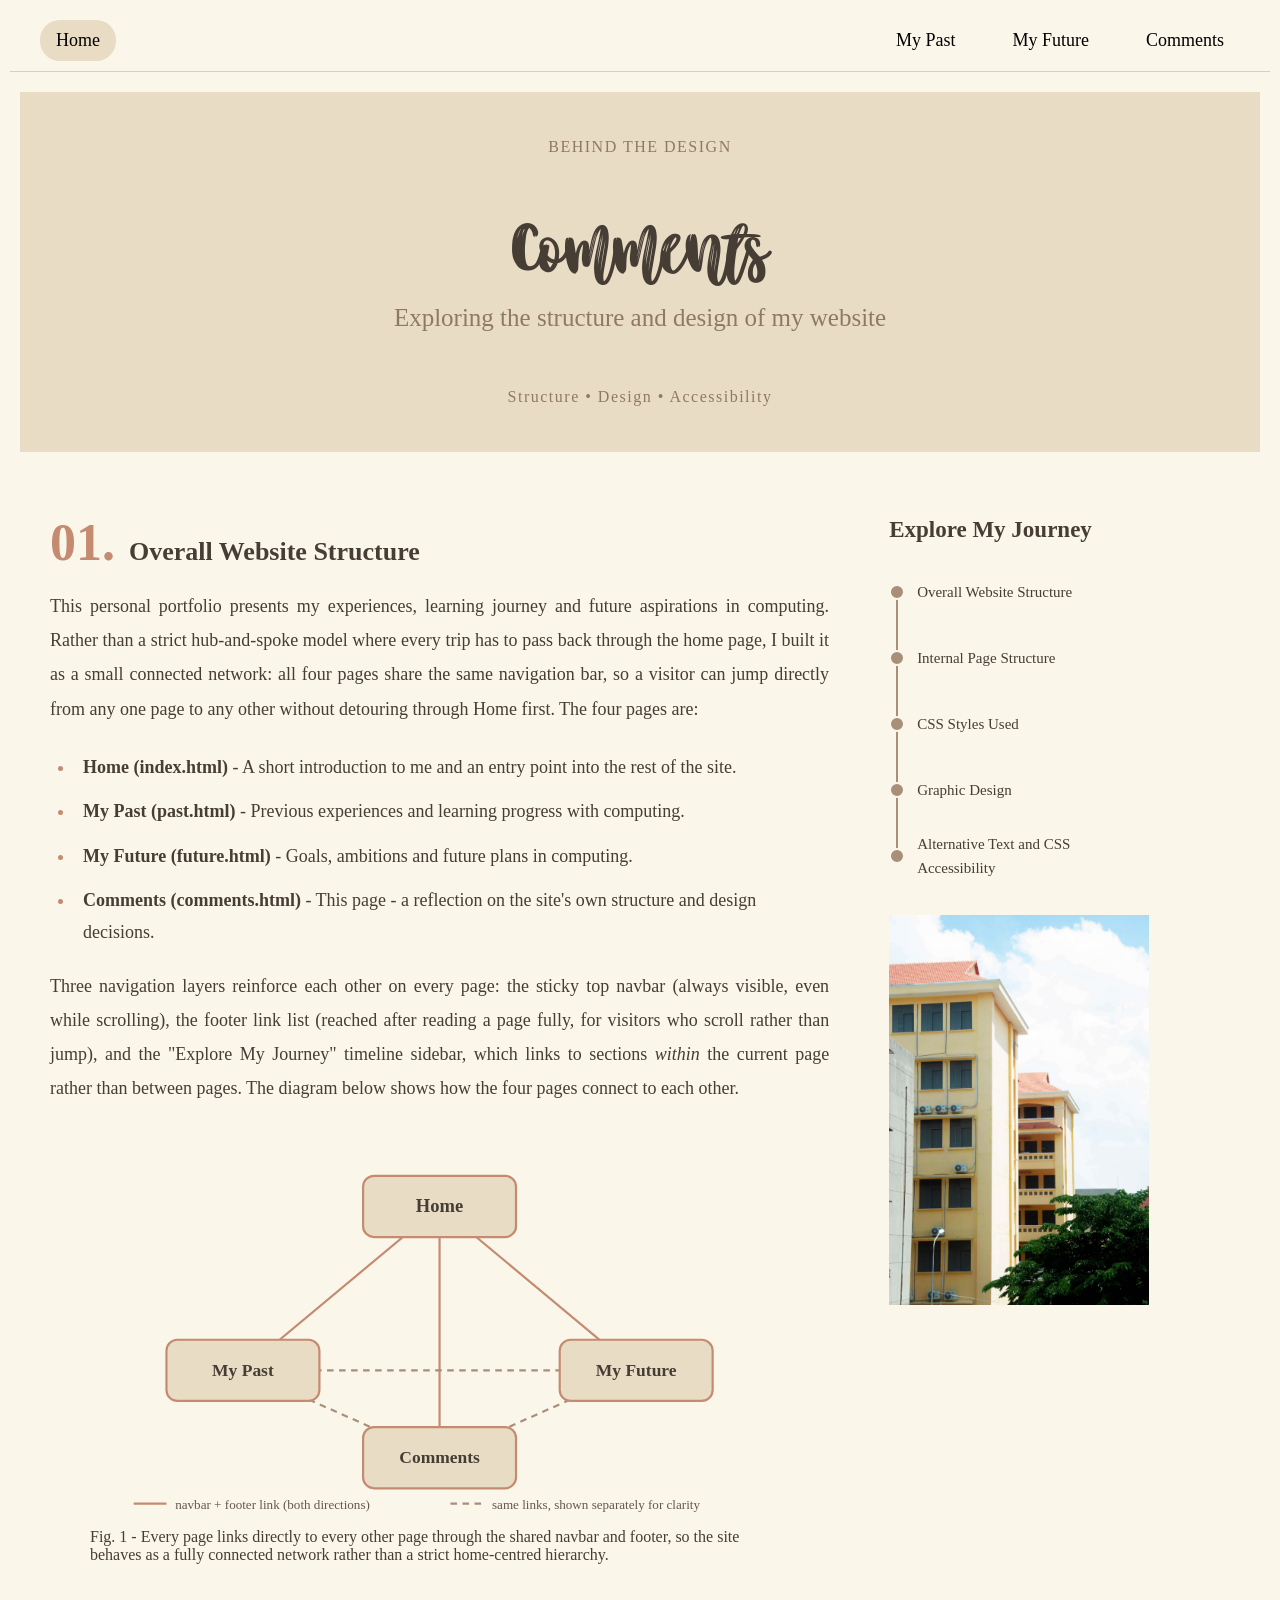
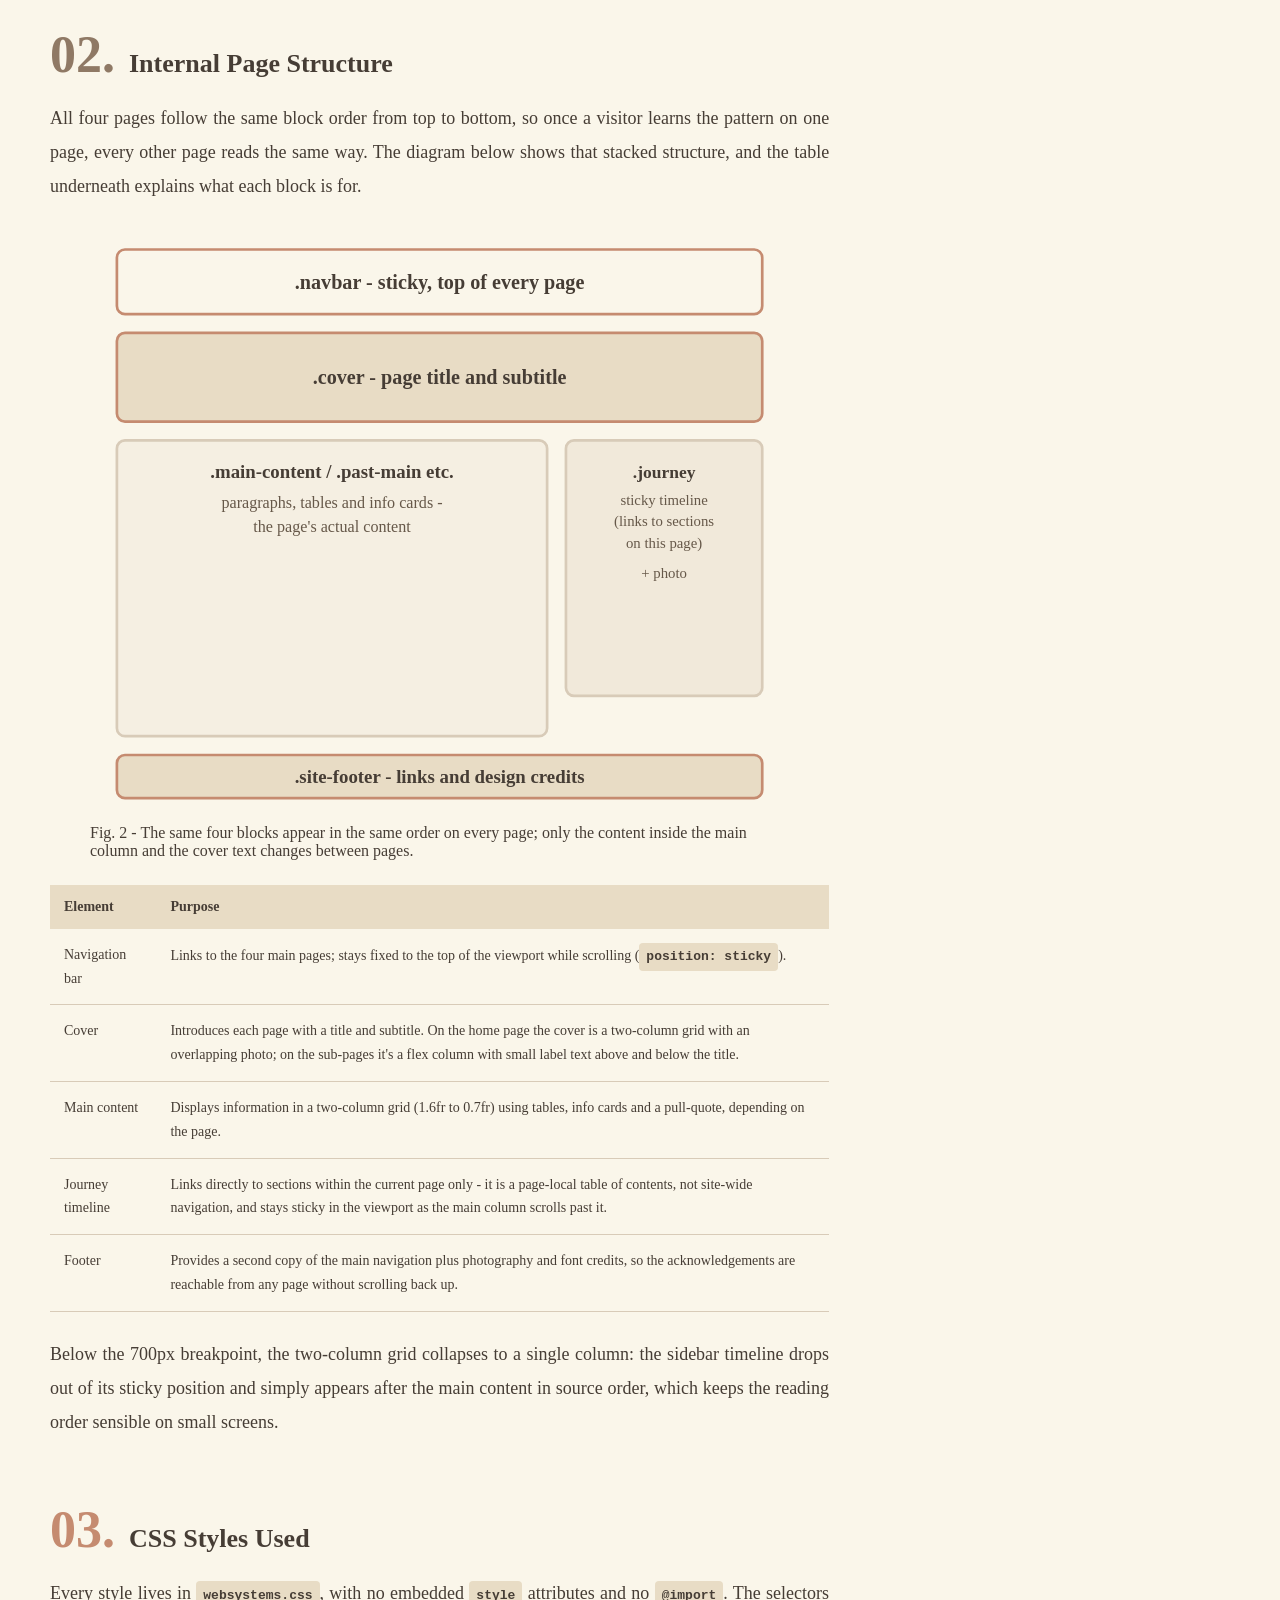
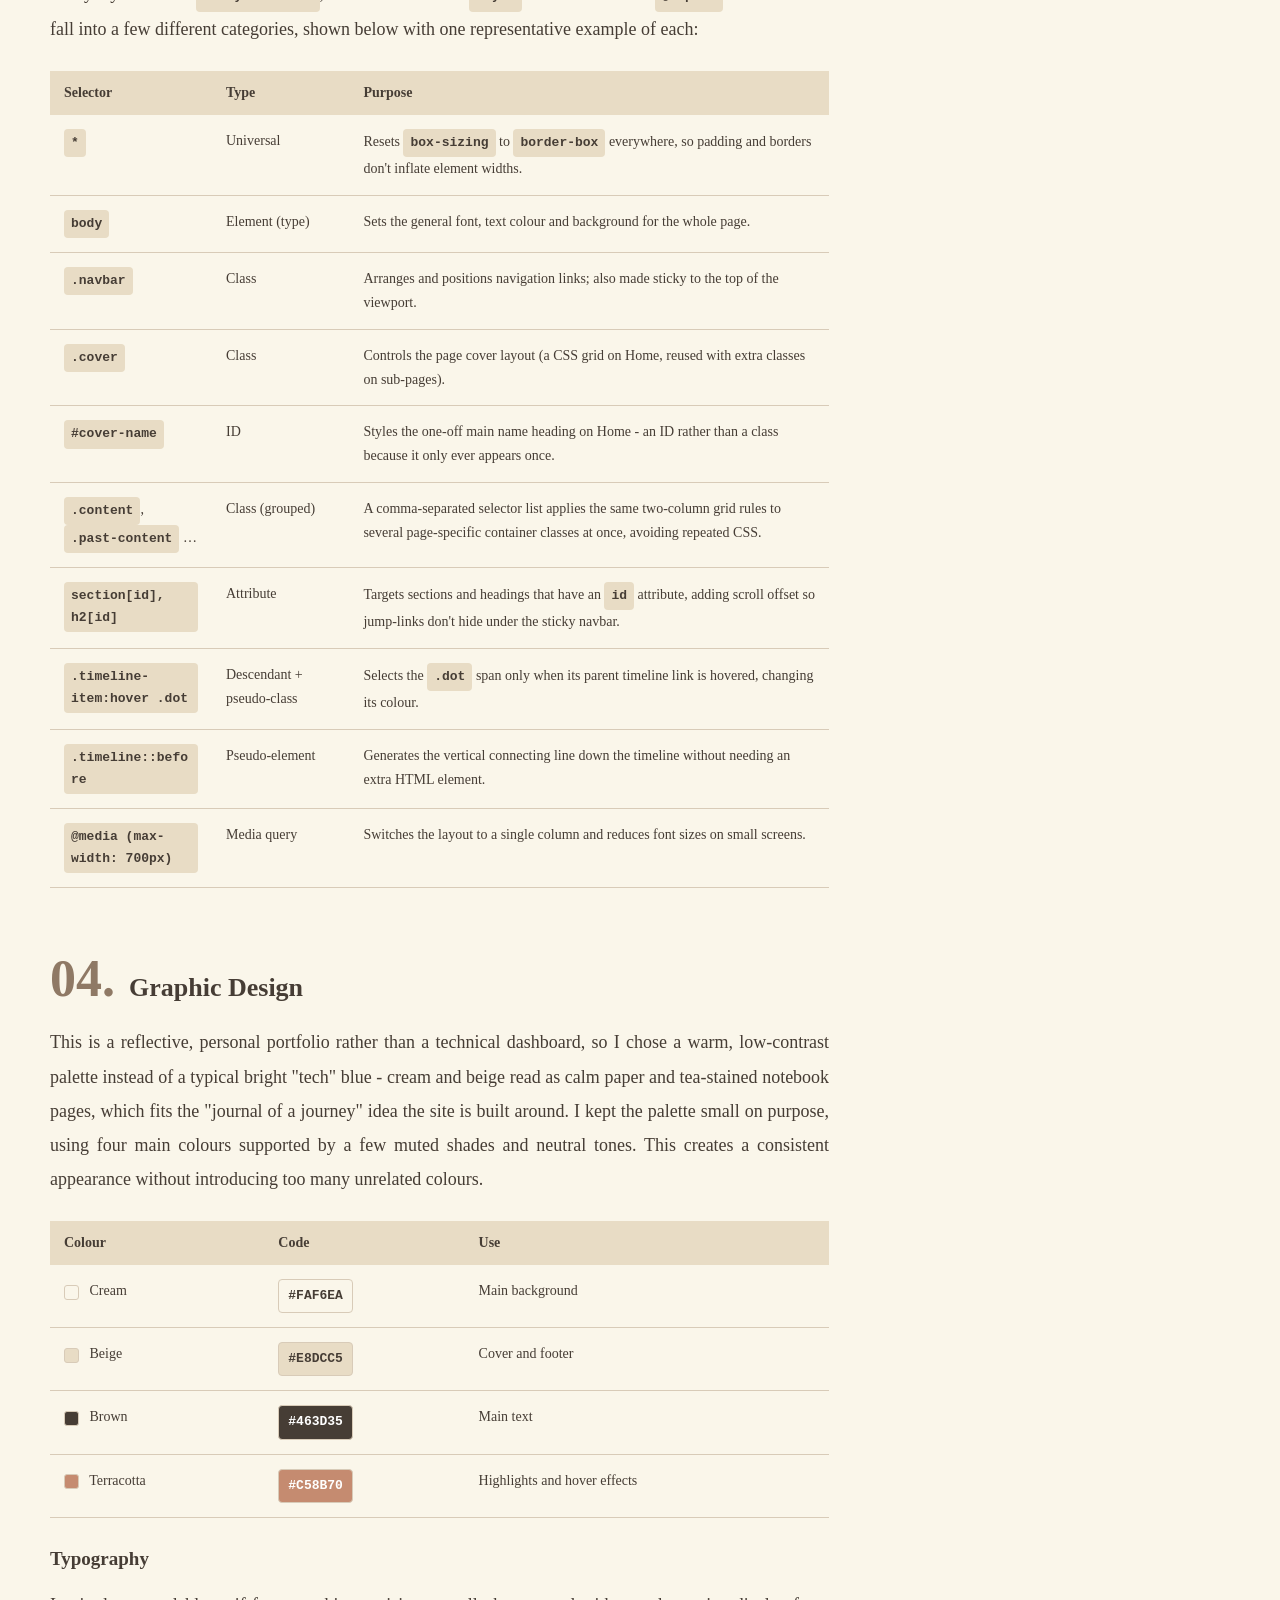
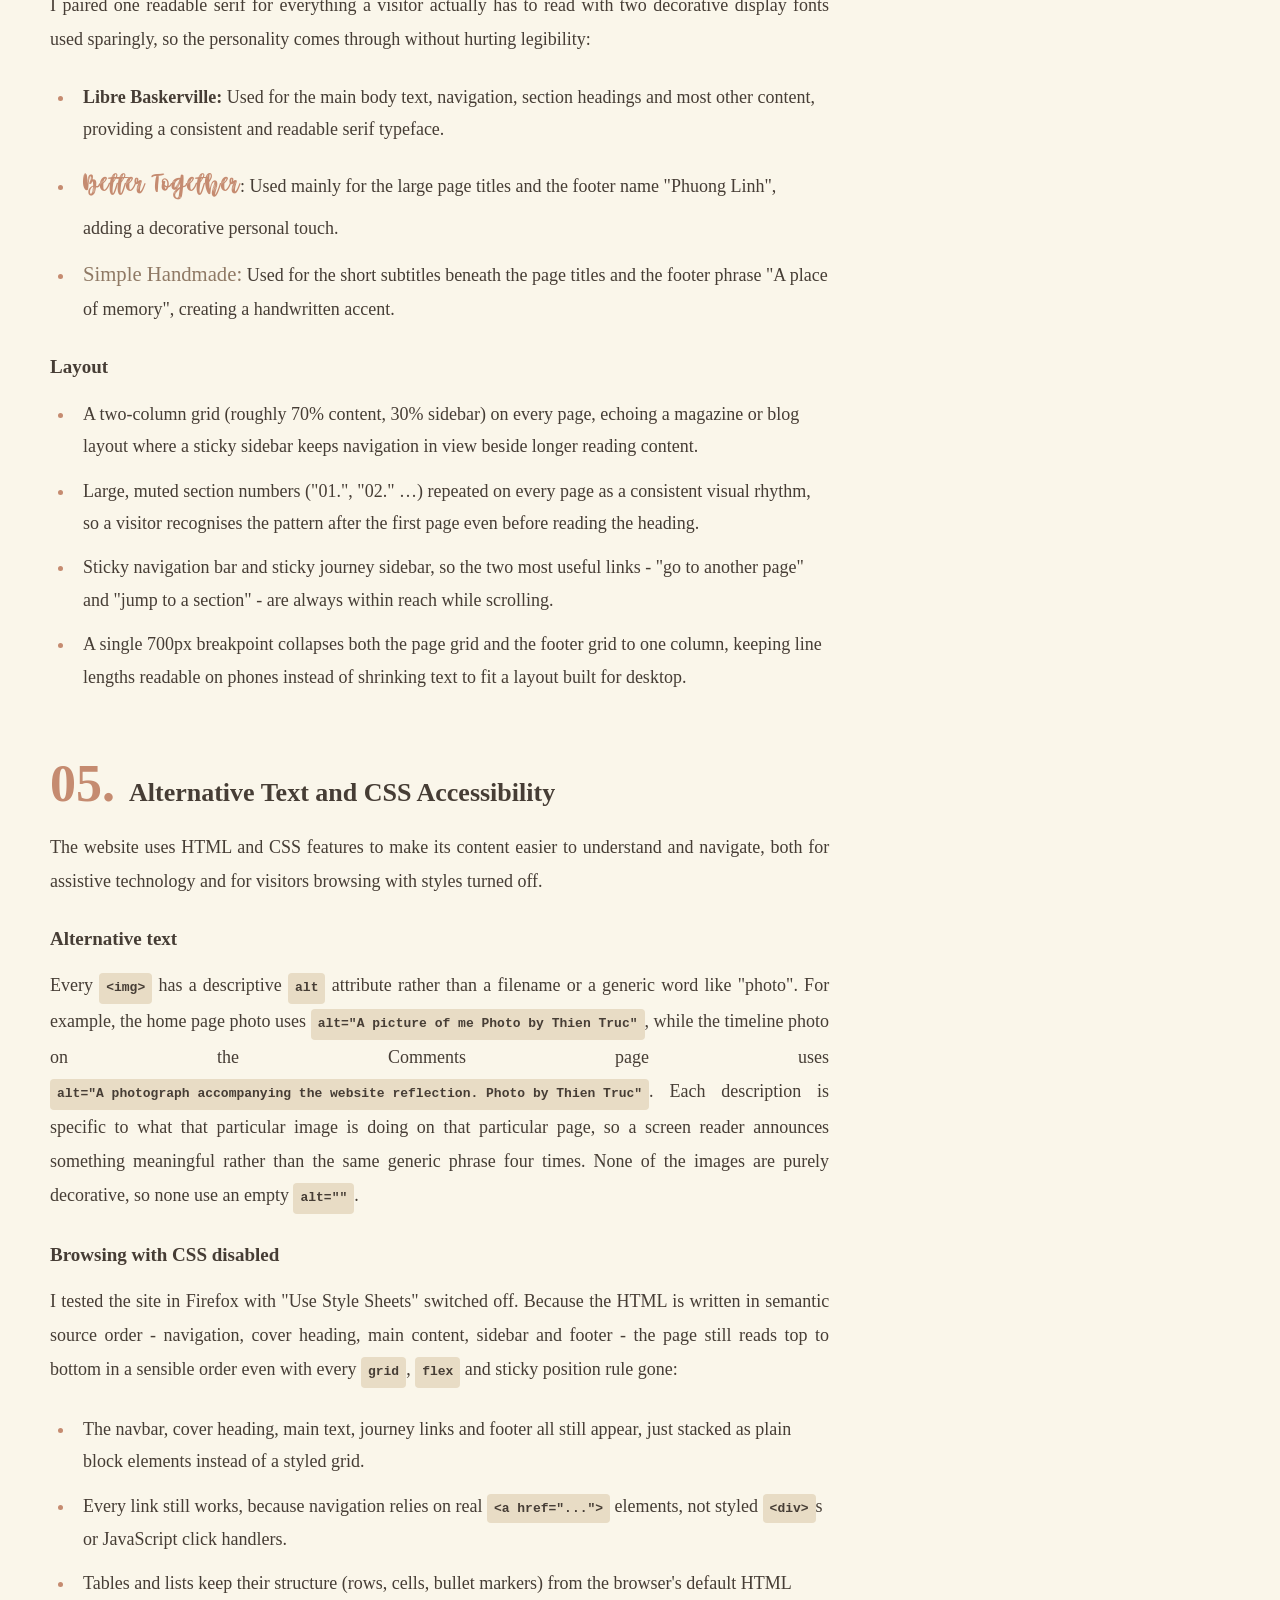
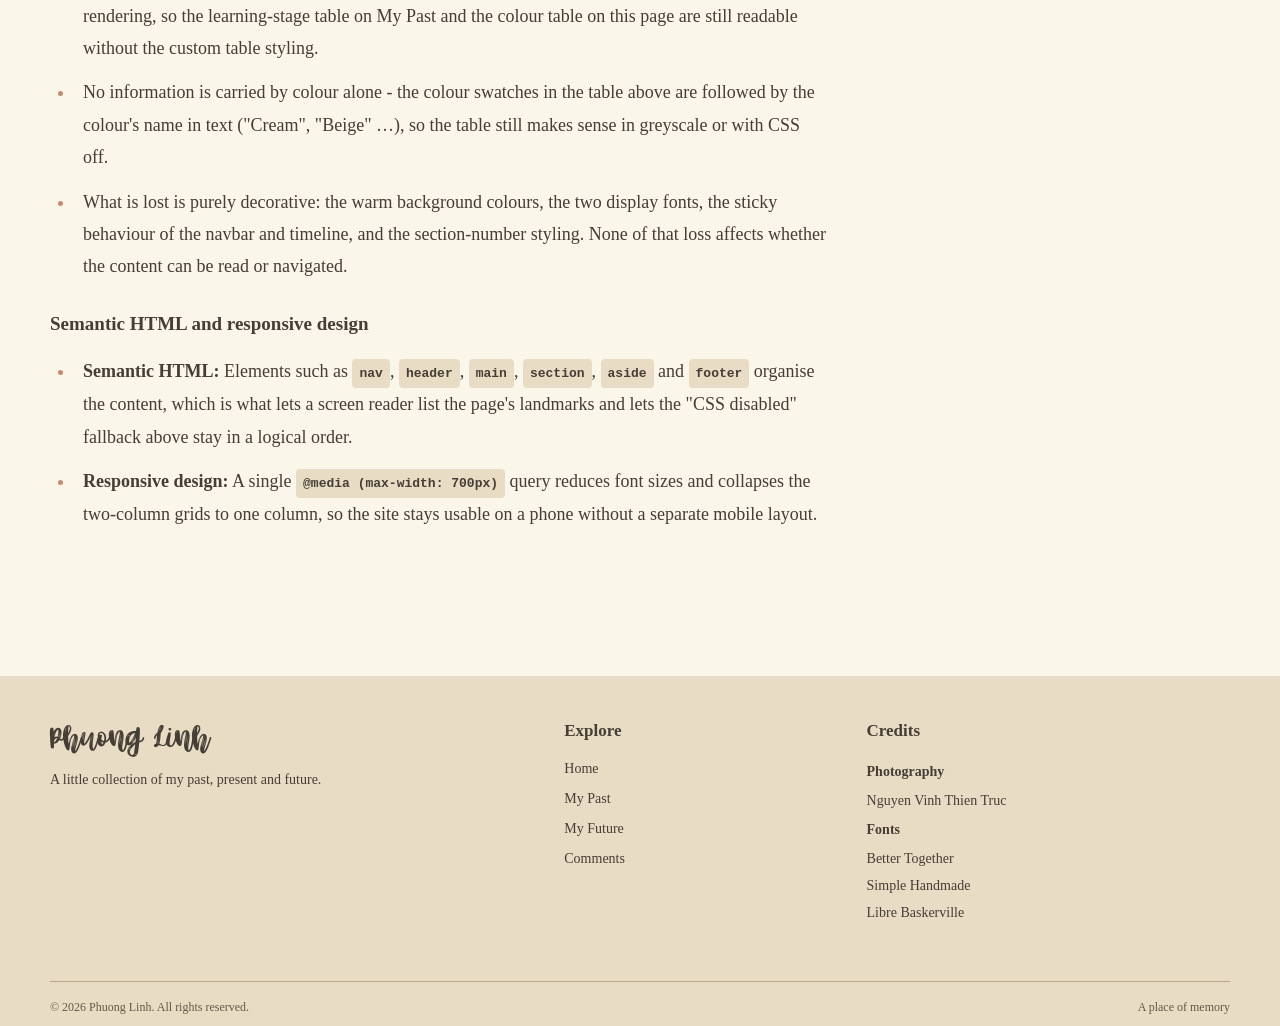
==== commit ffcd5ca8: "Update comments.html" ====
--- a/comments.html
+++ b/comments.html
@@ -1,361 +1,636 @@
-
 <!DOCTYPE html>
 <html lang="en">
 <head>
   <meta charset="UTF-8">
   <meta name="viewport" content="width=device-width, initial-scale=1.0">
-  <title>Comments | Phuong Linh</title>
+  <title>Linh's Journey | Comments</title>
   <link rel="stylesheet" href="websystems.css">
-  <link href="https://fonts.googleapis.com/css2?family=Libre+Baskerville:wght@400;700&amp;display=swap" rel="stylesheet">
 </head>
 
 <body>
 
+  <!-- Navigation -->
   <nav class="navbar">
-    <a class="nav-home" href="index.html">Home</a>
-    <div class="nav-links">
+    <div class="left-nav">
+      <a href="index.html">Home</a>
+    </div>
+
+    <div class="right-nav">
       <a href="past.html">My Past</a>
       <a href="future.html">My Future</a>
       <a href="comments.html">Comments</a>
     </div>
   </nav>
 
-  <header class="page-cover">
-    <p class="cover-eyebrow">BEHIND THE WEBSITE</p>
-    <p class="page-cover-number">03</p>
-    <h1>Comments</h1>
-    <p class="cover-subtitle">A reflection on the design and development.</p>
+
+  <!-- Cover -->
+  <header class="cover past-cover">
+    <div class="past-cover-top">
+      <p>BEHIND THE DESIGN</p>
+    </div>
+
+    <div class="past-cover-text">
+      <h1 id="past-title">Comments</h1>
+      <p>Exploring the structure and design of my website</p>
+    </div>
+
+    <div class="past-cover-bottom">
+      <p>Structure • Design • Accessibility</p>
+    </div>
   </header>
 
-  <main class="page-layout comments-layout">
-
-    <div class="main-content comments-content">
-
-      <section class="comments-section" id="overall-structure">
-        <h2><span class="section-number">01.</span> Overall Website Structure</h2>
-        <p>
-          My website is a personal portfolio that introduces me and shares
-          my journey in computing. It is divided into four pages, each
-          focusing on a different part of my story. The navigation bar
-          allows visitors to move between pages, while the footer provides
-          another way to access the main sections.
-        </p>
-
-        <div class="table-wrap">
+
+  <!-- Main content -->
+  <main class="comments-content">
+
+    <div class="comments-main">
+
+      <!-- 01. Overall Website Structure -->
+      <section class="comments-section">
+
+        <h2 id="overall-structure">
+          <span class="section-number">01.</span>
+          Overall Website Structure
+        </h2>
+
+        <p>
+          This personal portfolio presents my experiences, learning journey
+          and future aspirations in computing. Rather than a strict
+          hub-and-spoke model where every trip has to pass back through the
+          home page, I built it as a small connected network: all four pages
+          share the same navigation bar, so a visitor can jump directly from
+          any one page to any other without detouring through Home first.
+          The four pages are:
+        </p>
+
+        <ul class="comments-list">
+          <li><strong>Home (index.html)</strong> - A short introduction to me and an entry point into the rest of the site.</li>
+          <li><strong>My Past (past.html)</strong> - Previous experiences and learning progress with computing.</li>
+          <li><strong>My Future (future.html)</strong> - Goals, ambitions and future plans in computing.</li>
+          <li><strong>Comments (comments.html)</strong> - This page - a reflection on the site's own structure and design decisions.</li>
+        </ul>
+
+        <p>
+          Three navigation layers reinforce each other on every page: the
+          sticky top navbar (always visible, even while scrolling), the
+          footer link list (reached after reading a page fully, for visitors
+          who scroll rather than jump), and the "Explore My Journey" timeline
+          sidebar, which links to sections <em>within</em> the current page
+          rather than between pages. The diagram below shows how the four
+          pages connect to each other.
+        </p>
+
+        <figure class="diagram-figure">
+          <svg viewBox="0 0 640 360" xmlns="http://www.w3.org/2000/svg" role="img" aria-labelledby="sitemap-title sitemap-desc">
+            <title id="sitemap-title">Site map of the four connected pages</title>
+            <desc id="sitemap-desc">Home, My Past, My Future and Comments are each directly connected to one another through the shared navigation bar, forming a fully connected network rather than a simple hub and spoke.</desc>
+
+            <!-- connecting lines (drawn first, sit behind the boxes) -->
+            <line x1="320" y1="70" x2="140" y2="220" stroke="#C58B70" stroke-width="2" />
+            <line x1="320" y1="70" x2="500" y2="220" stroke="#C58B70" stroke-width="2" />
+            <line x1="320" y1="70" x2="320" y2="300" stroke="#C58B70" stroke-width="2" />
+            <line x1="140" y1="220" x2="500" y2="220" stroke="#A88F78" stroke-width="2" stroke-dasharray="6 5" />
+            <line x1="140" y1="220" x2="320" y2="300" stroke="#A88F78" stroke-width="2" stroke-dasharray="6 5" />
+            <line x1="500" y1="220" x2="320" y2="300" stroke="#A88F78" stroke-width="2" stroke-dasharray="6 5" />
+
+            <!-- Home node -->
+            <rect x="250" y="42" width="140" height="56" rx="10" fill="#E8DCC5" stroke="#C58B70" stroke-width="2" />
+            <text x="320" y="75" text-anchor="middle" font-family="LibreBaskerville, Georgia, serif" font-size="17" font-weight="700" fill="#463D35">Home</text>
+
+            <!-- Past node -->
+            <rect x="70" y="192" width="140" height="56" rx="10" fill="#E8DCC5" stroke="#C58B70" stroke-width="2" />
+            <text x="140" y="225" text-anchor="middle" font-family="LibreBaskerville, Georgia, serif" font-size="16" font-weight="700" fill="#463D35">My Past</text>
+
+            <!-- Future node -->
+            <rect x="430" y="192" width="140" height="56" rx="10" fill="#E8DCC5" stroke="#C58B70" stroke-width="2" />
+            <text x="500" y="225" text-anchor="middle" font-family="LibreBaskerville, Georgia, serif" font-size="16" font-weight="700" fill="#463D35">My Future</text>
+
+            <!-- Comments node -->
+            <rect x="250" y="272" width="140" height="56" rx="10" fill="#E8DCC5" stroke="#C58B70" stroke-width="2" />
+            <text x="320" y="305" text-anchor="middle" font-family="LibreBaskerville, Georgia, serif" font-size="16" font-weight="700" fill="#463D35">Comments</text>
+
+            <!-- legend -->
+            <line x1="40" y1="342" x2="70" y2="342" stroke="#C58B70" stroke-width="2" />
+            <text x="78" y="347" font-family="LibreBaskerville, Georgia, serif" font-size="12" fill="#665849">navbar + footer link (both directions)</text>
+            <line x1="330" y1="342" x2="360" y2="342" stroke="#A88F78" stroke-width="2" stroke-dasharray="6 5" />
+            <text x="368" y="347" font-family="LibreBaskerville, Georgia, serif" font-size="12" fill="#665849">same links, shown separately for clarity</text>
+          </svg>
+          <figcaption>
+            Fig. 1 - Every page links directly to every other page through
+            the shared navbar and footer, so the site behaves as a fully
+            connected network rather than a strict home-centred hierarchy.
+          </figcaption>
+        </figure>
+
+      </section>
+
+
+      <!-- 02. Internal Page Structure -->
+      <section class="comments-section">
+
+        <h2 id="internal-structure">
+          <span class="section-number second-number">02.</span>
+          Internal Page Structure
+        </h2>
+
+        <p>
+          All four pages follow the same block order from top to bottom, so
+          once a visitor learns the pattern on one page, every other page
+          reads the same way. The diagram below shows that stacked structure,
+          and the table underneath explains what each block is for.
+        </p>
+
+        <figure class="diagram-figure">
+          <svg viewBox="0 0 520 440" xmlns="http://www.w3.org/2000/svg" role="img" aria-labelledby="layout-title layout-desc">
+            <title id="layout-title">Stacked block layout shared by every page</title>
+            <desc id="layout-desc">From top to bottom: a sticky navigation bar, a cover header, a two-column main area with primary content on the left and a sticky journey sidebar on the right, and a footer.</desc>
+
+            <!-- Navbar -->
+            <rect x="20" y="16" width="480" height="48" rx="6" fill="#FAF6EA" stroke="#C58B70" stroke-width="2" />
+            <text x="260" y="45" text-anchor="middle" font-family="LibreBaskerville, Georgia, serif" font-size="15" font-weight="700" fill="#463D35">.navbar - sticky, top of every page</text>
+
+            <!-- Cover -->
+            <rect x="20" y="78" width="480" height="66" rx="6" fill="#E8DCC5" stroke="#C58B70" stroke-width="2" />
+            <text x="260" y="116" text-anchor="middle" font-family="LibreBaskerville, Georgia, serif" font-size="15" font-weight="700" fill="#463D35">.cover - page title and subtitle</text>
+
+            <!-- Main content column -->
+            <rect x="20" y="158" width="320" height="220" rx="6" fill="#F5EFE2" stroke="#D8CBB8" stroke-width="2" />
+            <text x="180" y="186" text-anchor="middle" font-family="LibreBaskerville, Georgia, serif" font-size="14" font-weight="700" fill="#463D35">.main-content / .past-main etc.</text>
+            <text x="180" y="208" text-anchor="middle" font-family="LibreBaskerville, Georgia, serif" font-size="12" fill="#665849">paragraphs, tables and info cards -</text>
+            <text x="180" y="226" text-anchor="middle" font-family="LibreBaskerville, Georgia, serif" font-size="12" fill="#665849">the page's actual content</text>
+
+            <!-- Sidebar column -->
+            <rect x="354" y="158" width="146" height="190" rx="6" fill="#F1E9DA" stroke="#D8CBB8" stroke-width="2" />
+            <text x="427" y="186" text-anchor="middle" font-family="LibreBaskerville, Georgia, serif" font-size="13" font-weight="700" fill="#463D35">.journey</text>
+            <text x="427" y="206" text-anchor="middle" font-family="LibreBaskerville, Georgia, serif" font-size="11" fill="#665849">sticky timeline</text>
+            <text x="427" y="222" text-anchor="middle" font-family="LibreBaskerville, Georgia, serif" font-size="11" fill="#665849">(links to sections</text>
+            <text x="427" y="238" text-anchor="middle" font-family="LibreBaskerville, Georgia, serif" font-size="11" fill="#665849">on this page)</text>
+            <text x="427" y="260" text-anchor="middle" font-family="LibreBaskerville, Georgia, serif" font-size="11" fill="#665849">+ photo</text>
+
+            <!-- Footer -->
+            <rect x="20" y="392" width="480" height="32" rx="6" fill="#E8DCC5" stroke="#C58B70" stroke-width="2" />
+            <text x="260" y="413" text-anchor="middle" font-family="LibreBaskerville, Georgia, serif" font-size="14" font-weight="700" fill="#463D35">.site-footer - links and design credits</text>
+          </svg>
+          <figcaption>
+            Fig. 2 - The same four blocks appear in the same order on every
+            page; only the content inside the main column and the cover
+            text changes between pages.
+          </figcaption>
+        </figure>
+
+        <div class="comments-table-wrap">
           <table class="comments-table">
             <thead>
               <tr>
-                <th>Page</th>
+                <th>Element</th>
                 <th>Purpose</th>
               </tr>
             </thead>
+
             <tbody>
               <tr>
-                <td>Home</td>
-                <td>Introduces me and gives an overview of my journey.</td>
-              </tr>
-              <tr>
-                <td>My Past</td>
-                <td>Explores my earlier experiences and development in computing.</td>
-              </tr>
-              <tr>
-                <td>My Future</td>
-                <td>Shares my ambitions, goals and possible career directions.</td>
-              </tr>
-              <tr>
-                <td>Comments</td>
-                <td>Explains the website's structure, design and implementation.</td>
+                <td>Navigation bar</td>
+                <td>Links to the four main pages; stays fixed to the top of the viewport while scrolling (<code>position: sticky</code>).</td>
+              </tr>
+
+              <tr>
+                <td>Cover</td>
+                <td>Introduces each page with a title and subtitle. On the home page the cover is a two-column grid with an overlapping photo; on the sub-pages it's a flex column with small label text above and below the title.</td>
+              </tr>
+
+              <tr>
+                <td>Main content</td>
+                <td>Displays information in a two-column grid (1.6fr to 0.7fr) using tables, info cards and a pull-quote, depending on the page.</td>
+              </tr>
+
+              <tr>
+                <td>Journey timeline</td>
+                <td>Links directly to sections within the current page only - it is a page-local table of contents, not site-wide navigation, and stays sticky in the viewport as the main column scrolls past it.</td>
+              </tr>
+
+              <tr>
+                <td>Footer</td>
+                <td>Provides a second copy of the main navigation plus photography and font credits, so the acknowledgements are reachable from any page without scrolling back up.</td>
               </tr>
             </tbody>
           </table>
         </div>
+
+        <p>
+          Below the 700px breakpoint, the two-column grid collapses to a
+          single column: the sidebar timeline drops out of its sticky
+          position and simply appears after the main content in source
+          order, which keeps the reading order sensible on small screens.
+        </p>
+
       </section>
 
-      <section class="comments-section" id="internal-structure">
-        <h2><span class="section-number">02.</span> Internal Page Structure</h2>
-        <p>
-          All four pages follow a consistent layout to make the website
-          easier to navigate. The navigation bar appears at the top,
-          followed by a page cover and the main content. The main area
-          uses two columns: the wider column contains the page information,
-          while the narrower column contains the journey timeline. The
-          footer appears at the bottom of every page.
-        </p>
-
-        <div class="table-wrap">
+
+      <!-- 03. CSS Styles Used -->
+      <section class="comments-section">
+
+        <h2 id="css-styles">
+          <span class="section-number">03.</span>
+          CSS Styles Used
+        </h2>
+
+        <p>
+          Every style lives in <code>websystems.css</code>, with no embedded
+          <code>style</code> attributes and no <code>@import</code>. The
+          selectors fall into a few different categories, shown below with
+          one representative example of each:
+        </p>
+
+        <div class="comments-table-wrap">
           <table class="comments-table">
             <thead>
               <tr>
-                <th>Element</th>
+                <th>Selector</th>
+                <th>Type</th>
                 <th>Purpose</th>
               </tr>
             </thead>
+
             <tbody>
               <tr>
-                <td>Navigation Bar</td>
-                <td>Provides links to the other pages.</td>
-              </tr>
-              <tr>
-                <td>Page Cover</td>
-                <td>Displays the page title and a short introduction.</td>
-              </tr>
-              <tr>
-                <td>Main Content</td>
-                <td>Contains the paragraphs, tables, lists and other information.</td>
-              </tr>
-              <tr>
-                <td>Journey Timeline</td>
-                <td>Provides links to the main pages and highlights the current page.</td>
-              </tr>
-              <tr>
-                <td>Footer</td>
-                <td>Contains additional navigation links and credits.</td>
+                <td><code>*</code></td>
+                <td>Universal</td>
+                <td>Resets <code>box-sizing</code> to <code>border-box</code> everywhere, so padding and borders don't inflate element widths.</td>
+              </tr>
+
+              <tr>
+                <td><code>body</code></td>
+                <td>Element (type)</td>
+                <td>Sets the general font, text colour and background for the whole page.</td>
+              </tr>
+
+              <tr>
+                <td><code>.navbar</code></td>
+                <td>Class</td>
+                <td>Arranges and positions navigation links; also made sticky to the top of the viewport.</td>
+              </tr>
+
+              <tr>
+                <td><code>.cover</code></td>
+                <td>Class</td>
+                <td>Controls the page cover layout (a CSS grid on Home, reused with extra classes on sub-pages).</td>
+              </tr>
+
+              <tr>
+                <td><code>#cover-name</code></td>
+                <td>ID</td>
+                <td>Styles the one-off main name heading on Home - an ID rather than a class because it only ever appears once.</td>
+              </tr>
+
+              <tr>
+                <td><code>.content</code>, <code>.past-content</code> …</td>
+                <td>Class (grouped)</td>
+                <td>A comma-separated selector list applies the same two-column grid rules to several page-specific container classes at once, avoiding repeated CSS.</td>
+              </tr>
+
+              <tr>
+                <td><code>section[id], h2[id]</code></td>
+                <td>Attribute</td>
+                <td>
+                  Targets sections and headings that have an <code>id</code>
+                  attribute, adding scroll offset so jump-links don't hide
+                  under the sticky navbar.
+                </td>
+              </tr>
+
+              <tr>
+                <td><code>.timeline-item:hover .dot</code></td>
+                <td>Descendant + pseudo-class</td>
+                <td>Selects the <code>.dot</code> span only when its parent timeline link is hovered, changing its colour.</td>
+              </tr>
+
+              <tr>
+                <td><code>.timeline::before</code></td>
+                <td>Pseudo-element</td>
+                <td>Generates the vertical connecting line down the timeline without needing an extra HTML element.</td>
+              </tr>
+
+              <tr>
+                <td><code>@media (max-width: 700px)</code></td>
+                <td>Media query</td>
+                <td>Switches the layout to a single column and reduces font sizes on small screens.</td>
               </tr>
             </tbody>
           </table>
         </div>
 
-        <h3 class="comments-subheading">Website and Page Structure Diagrams</h3>
-        <p>
-          The diagrams below illustrate the overall website structure
-          and the common layout shared by all four pages.
-        </p>
-
-        <figure class="comments-diagram">
-          <img
-            src="image/website-diagrams.png"
-            alt="Two diagrams showing the four website pages, shared navigation and footer, and the internal page layout">
-          <figcaption>
-            Figure 1: Overall website structure and internal page layout.
-          </figcaption>
-        </figure>
       </section>
 
-      <section class="comments-section" id="css-styles">
-        <h2><span class="section-number">03.</span> CSS Styles</h2>
-        <p>
-          CSS is used to control the appearance and layout of the website.
-          I created reusable styles so that common elements, such as the
-          navigation bar, page covers, timeline and footer, remain
-          consistent across all pages.
-        </p>
-
-        <div class="table-wrap">
-          <table class="comments-table">
+
+      <!-- 04. Graphic Design -->
+      <section class="comments-section">
+
+        <h2 id="graphic-design">
+          <span class="section-number second-number">04.</span>
+          Graphic Design
+        </h2>
+
+        <p>
+          This is a reflective, personal portfolio rather than a technical
+          dashboard, so I chose a warm, low-contrast palette instead of a
+          typical bright "tech" blue - cream and beige read as calm paper
+          and tea-stained notebook pages, which fits the "journal of a
+          journey" idea the site is built around. I kept the palette small on purpose, using four main colours
+          supported by a few muted shades and neutral tones. This creates
+          a consistent appearance without introducing too many unrelated colours.
+        </p>
+
+        <div class="comments-table-wrap">
+          <table class="comments-table colour-table">
             <thead>
               <tr>
-                <th>CSS Selector</th>
-                <th>Purpose</th>
+                <th>Colour</th>
+                <th>Code</th>
+                <th>Use</th>
               </tr>
             </thead>
+
             <tbody>
               <tr>
-                <td><code>body</code></td>
-                <td>Sets the main font, text colour and background colour.</td>
-              </tr>
-              <tr>
-                <td><code>.navbar</code></td>
-                <td>Styles the navigation bar and its links.</td>
-              </tr>
-              <tr>
-                <td><code>.cover</code></td>
-                <td>Controls the layout of the homepage cover.</td>
-              </tr>
-              <tr>
-                <td><code>#cover-name</code></td>
-                <td>Styles the main name displayed on the homepage.</td>
-              </tr>
-              <tr>
-                <td><code>.content</code></td>
-                <td>Controls the main content area.</td>
-              </tr>
-              <tr>
-                <td><code>.timeline-item</code></td>
-                <td>Styles each link in the journey timeline.</td>
-              </tr>
-              <tr>
-                <td><code>:hover</code></td>
-                <td>Changes the appearance of elements when the pointer moves over them.</td>
-              </tr>
-              <tr>
-                <td><code>@media</code></td>
-                <td>Adjusts the layout for smaller screen sizes.</td>
+                <td><span class="colour-swatch cream"></span> Cream</td>
+                <td><code>#FAF6EA</code></td>
+                <td>Main background</td>
+              </tr>
+
+              <tr>
+                <td><span class="colour-swatch beige"></span> Beige</td>
+                <td><code>#E8DCC5</code></td>
+                <td>Cover and footer</td>
+              </tr>
+
+              <tr>
+                <td><span class="colour-swatch brown"></span> Brown</td>
+                <td><code>#463D35</code></td>
+                <td>Main text</td>
+              </tr>
+
+              <tr>
+                <td><span class="colour-swatch terracotta"></span> Terracotta</td>
+                <td><code>#C58B70</code></td>
+                <td>Highlights and hover effects</td>
               </tr>
             </tbody>
           </table>
         </div>
 
-        <h3 class="comments-subheading">Examples of CSS Properties</h3>
+        <h3 class="comments-subheading">Typography</h3>
+
+        <p>
+          I paired one readable serif for everything a visitor actually has
+          to read with two decorative display fonts used sparingly, so the
+          personality comes through without hurting legibility:
+        </p>
+
         <ul class="comments-list">
-          <li><code>display: grid;</code> creates the two-column page layout.</li>
-          <li><code>position: sticky;</code> keeps the journey timeline visible while scrolling.</li>
-          <li><code>border-radius</code> gives selected elements rounded corners.</li>
-          <li><code>transition</code> makes hover effects appear more smoothly.</li>
-          <li><code>max-width</code> helps control the width of content.</li>
+          <li>
+            <strong>Libre Baskerville:</strong> Used for the main body text,
+            navigation, section headings and most other content, providing
+            a consistent and readable serif typeface.
+          </li>
+
+          <li>
+            <strong class="font-better">Better Together</strong>:
+            Used mainly for the large page titles and the footer name
+            "Phuong Linh", adding a decorative personal touch.
+          </li>
+
+          <li>
+            <strong class="font-simplehandmade">Simple Handmade:</strong>
+            Used for the short subtitles beneath the page titles and
+            the footer phrase "A place of memory", creating a
+            handwritten accent.
+          </li>
         </ul>
+
+        <h3 class="comments-subheading">Layout</h3>
+
+        <ul class="comments-list">
+          <li>
+            A two-column grid (roughly 70% content, 30% sidebar) on every
+            page, echoing a magazine or blog layout where a sticky sidebar
+            keeps navigation in view beside longer reading content.
+          </li>
+          <li>
+            Large, muted section numbers ("01.", "02." …) repeated on every
+            page as a consistent visual rhythm, so a visitor recognises the
+            pattern after the first page even before reading the heading.
+          </li>
+          <li>
+            Sticky navigation bar and sticky journey sidebar, so the two
+            most useful links - "go to another page" and "jump to a
+            section" - are always within reach while scrolling.
+          </li>
+          <li>
+            A single 700px breakpoint collapses both the page grid and the
+            footer grid to one column, keeping line lengths readable on
+            phones instead of shrinking text to fit a layout built for
+            desktop.
+          </li>
+        </ul>
+
       </section>
 
-      <section class="comments-section" id="graphic-design">
-        <h2><span class="section-number">04.</span> Graphic Design</h2>
-        <p>
-          I chose a warm and neutral colour palette to create a calm,
-          personal atmosphere. The colours are used consistently across
-          the pages to help the website feel connected without making
-          the content difficult to read.
-        </p>
-
-        <h3 class="comments-subheading">Colour Palette</h3>
-
-        <div class="colour-list">
-          <div class="colour-item">
-            <span class="colour-swatch colour-background"></span>
-            <span><strong>#FAF6EA</strong> — Main background</span>
-          </div>
-          <div class="colour-item">
-            <span class="colour-swatch colour-box"></span>
-            <span><strong>#E8DCC5</strong> — Content boxes and highlights</span>
-          </div>
-          <div class="colour-item">
-            <span class="colour-swatch colour-accent"></span>
-            <span><strong>#C58B70</strong> — Accent colour and active links</span>
-          </div>
-          <div class="colour-item">
-            <span class="colour-swatch colour-muted"></span>
-            <span><strong>#8F7965</strong> — Secondary text</span>
-          </div>
-          <div class="colour-item">
-            <span class="colour-swatch colour-text"></span>
-            <span><strong>#463D35</strong> — Main text</span>
-          </div>
-        </div>
-
-        <h3 class="comments-subheading">Typography</h3>
+
+      <!-- 05. Accessibility -->
+      <section class="comments-section">
+
+        <h2 id="alternative-text">
+          <span class="section-number">05.</span>
+          Alternative Text and CSS Accessibility
+        </h2>
+
+        <p>
+          The website uses HTML and CSS features to make its content easier
+          to understand and navigate, both for assistive technology and for
+          visitors browsing with styles turned off.
+        </p>
+
+        <h3 class="comments-subheading">Alternative text</h3>
+
+        <p>
+          Every <code>&lt;img&gt;</code> has a descriptive <code>alt</code>
+          attribute rather than a filename or a generic word like "photo".
+          For example, the home page photo uses
+          <code>alt="A picture of me Photo by Thien Truc"</code>, while the
+          timeline photo on the Comments page uses
+          <code>alt="A photograph accompanying the website reflection. Photo by Thien Truc"</code>.
+          Each description is specific to what that particular image is
+          doing on that particular page, so a screen reader announces
+          something meaningful rather than the same generic phrase four
+          times. None of the images are purely decorative, so none use an
+          empty <code>alt=""</code>.
+        </p>
+
+        <h3 class="comments-subheading">Browsing with CSS disabled</h3>
+
+        <p>
+          I tested the site in Firefox with "Use Style Sheets" switched off.
+          Because the HTML is written in semantic source order - navigation,
+          cover heading, main content, sidebar and footer - the page still
+          reads top to bottom in a sensible order even with every
+          <code>grid</code>, <code>flex</code> and sticky position rule gone:
+        </p>
+
         <ul class="comments-list">
           <li>
-            <strong>Libre Baskerville:</strong> Main body text and headings.
-          </li>
-          <li>
-            <strong class="font-better">Better Together:</strong>
-            Decorative headings.
-          </li>
-          <li>
-            <strong class="font-simplehandmade">Simple Handmade:</strong>
-            Selected subtitles.
+            The navbar, cover heading, main text, journey links and footer
+            all still appear, just stacked as plain block elements instead
+            of a styled grid.
+          </li>
+          <li>
+            Every link still works, because navigation relies on real
+            <code>&lt;a href="..."&gt;</code> elements, not styled
+            <code>&lt;div&gt;</code>s or JavaScript click handlers.
+          </li>
+          <li>
+            Tables and lists keep their structure (rows, cells, bullet
+            markers) from the browser's default HTML rendering, so the
+            learning-stage table on My Past and the colour table on this
+            page are still readable without the custom table styling.
+          </li>
+          <li>
+            No information is carried by colour alone - the colour swatches
+            in the table above are followed by the colour's name in text
+            ("Cream", "Beige" …), so the table still makes sense in
+            greyscale or with CSS off.
+          </li>
+          <li>
+            What is lost is purely decorative: the warm background colours,
+            the two display fonts, the sticky behaviour of the navbar and
+            timeline, and the section-number styling. None of that loss
+            affects whether the content can be read or navigated.
           </li>
         </ul>
 
-        <p>
-          I used different font sizes and weights to establish a clear
-          visual hierarchy. Larger headings help separate sections, while
-          smaller text is used for descriptions and supporting information.
-        </p>
+        <h3 class="comments-subheading">Semantic HTML and responsive design</h3>
+
+        <ul class="comments-list">
+          <li>
+            <strong>Semantic HTML:</strong> Elements such as
+            <code>nav</code>, <code>header</code>, <code>main</code>,
+            <code>section</code>, <code>aside</code> and <code>footer</code>
+            organise the content, which is what lets a screen reader list
+            the page's landmarks and lets the "CSS disabled" fallback above
+            stay in a logical order.
+          </li>
+
+          <li>
+            <strong>Responsive design:</strong> A single
+            <code>@media (max-width: 700px)</code> query reduces font sizes
+            and collapses the two-column grids to one column, so the site
+            stays usable on a phone without a separate mobile layout.
+          </li>
+        </ul>
+
       </section>
 
-      <section class="comments-section" id="alternative-text">
-        <h2><span class="section-number">05.</span> Accessibility and Other Considerations</h2>
-        <p>
-          I considered accessibility and usability while developing the
-          website. Images include alternative text so that their content
-          can be understood by visitors using screen readers. I also used
-          semantic HTML elements to give the page a clearer structure.
-        </p>
-
-        <ul class="comments-list">
-          <li>
-            <strong>Alternative text:</strong> Images include descriptive
-            <code>alt</code> attributes.
-          </li>
-          <li>
-            <strong>Semantic HTML:</strong> Elements such as
-            <code>header</code>, <code>nav</code>, <code>main</code>,
-            <code>section</code>, <code>aside</code> and
-            <code>footer</code> organise the content.
-          </li>
-          <li>
-            <strong>Responsive design:</strong> Media queries adjust the
-            layout for smaller screens.
-          </li>
-          <li>
-            <strong>Readable content:</strong> Text is left-aligned with
-            spacing between sections to make reading easier.
-          </li>
-          <li>
-            <strong>Navigation:</strong> Links are provided consistently
-            across the website.
-          </li>
-        </ul>
-
-        <p>
-          I also considered how the website would appear if CSS were
-          disabled. The HTML structure still keeps the content in a
-          logical order, allowing visitors to understand the information
-          even without the visual styling.
-        </p>
-      </section>
-
-    </div>
-
+    </div>
+
+
+    <!-- Right column: Journey timeline -->
     <aside class="journey">
-      <h2>My Journey</h2>
-      <p class="journey-intro">Explore the different chapters of my story.</p>
+
+      <h2>Explore My Journey</h2>
 
       <div class="timeline">
-        <a class="timeline-item" href="index.html">
+
+        <a href="#overall-structure" class="timeline-item">
           <span class="dot"></span>
-          <span class="timeline-text">Home</span>
+          <span class="timeline-text">Overall Website Structure</span>
         </a>
-        <a class="timeline-item" href="past.html">
+
+        <a href="#internal-structure" class="timeline-item">
           <span class="dot"></span>
-          <span class="timeline-text">My Past</span>
+          <span class="timeline-text">Internal Page Structure</span>
         </a>
-        <a class="timeline-item" href="future.html">
+
+        <a href="#css-styles" class="timeline-item">
           <span class="dot"></span>
-          <span class="timeline-text">My Future</span>
+          <span class="timeline-text">CSS Styles Used</span>
         </a>
-        <a class="timeline-item active" href="comments.html">
+
+        <a href="#graphic-design" class="timeline-item">
           <span class="dot"></span>
-          <span class="timeline-text">Comments</span>
+          <span class="timeline-text">Graphic Design</span>
         </a>
+
+        <a href="#alternative-text" class="timeline-item">
+          <span class="dot"></span>
+          <span class="timeline-text">Alternative Text and CSS Accessibility</span>
+        </a>
+
       </div>
 
-      <img class="journey-image" src="image/cmt.jpg" alt="A photograph representing the design and development of my website">
+      <!-- Photo by Nguyen Vinh Thien Truc -->
+      <img
+        src="image/cmt.jpg"
+        alt="A photograph accompanying the website reflection. Photo by Thien Truc"
+        class="timeline-photo">
+
     </aside>
 
   </main>
 
+
+  <!-- Footer -->
   <footer class="site-footer">
+
     <div class="footer-content">
 
       <div class="footer-about">
-        <h3>Phuong Linh</h3>
-        <p class="footer-tagline">A journey of me.</p>
-        <p>A little space to share my experiences, interests and journey in computing.</p>
+        <h2>Phuong Linh</h2>
+        <p>A little collection of my past, present and future.</p>
       </div>
 
       <div class="footer-links">
         <h3>Explore</h3>
-        <a href="index.html">Home</a>
-        <a href="past.html">My Past</a>
-        <a href="future.html">My Future</a>
-        <a href="comments.html">Website Reflection</a>
+        <ul>
+          <li><a href="index.html">Home</a></li>
+          <li><a href="past.html">My Past</a></li>
+          <li><a href="future.html">My Future</a></li>
+          <li><a href="comments.html">Comments</a></li>
+        </ul>
       </div>
 
       <div class="footer-credits">
         <h3>Credits</h3>
-        <p>Photography: Nguyen Vinh Thien Truc</p>
-        <p>Fonts:
-          <a href="https://www.dafont.com/better-together-script.charmap?f=0" target="_blank" rel="noopener noreferrer">Better Together</a>
-          and
-          <a href="https://www.dafont.com/simple-handmade-2.font?text=a+journey+of+me&amp;back=theme" target="_blank" rel="noopener noreferrer">Simple Handmade</a>
-        </p>
+
+        <div class="credit-group">
+          <p><strong>Photography</strong></p>
+          <p>Nguyen Vinh Thien Truc</p>
+
+          <p><strong>Fonts</strong></p>
+
+          <a href="https://www.dafont.com/better-together-script.charmap?f=0"
+             target="_blank" rel="noopener noreferrer">
+            Better Together
+          </a>
+
+          <a href="https://www.dafont.com/simple-handmade-2.font"
+             target="_blank" rel="noopener noreferrer">
+            Simple Handmade
+          </a>
+
+          <a href="https://fonts.google.com/specimen/Libre+Baskerville?preview.script=Latn"
+             target="_blank" rel="noopener noreferrer">
+            Libre Baskerville
+          </a>
+
+        </div>
       </div>
 
     </div>
 
     <div class="footer-bottom">
       <p>© 2026 Phuong Linh. All rights reserved.</p>
-      <p>A place of memory.</p>
-    </div>
+      <p>A place of memory</p>
+    </div>
+
   </footer>
 
 </body>
